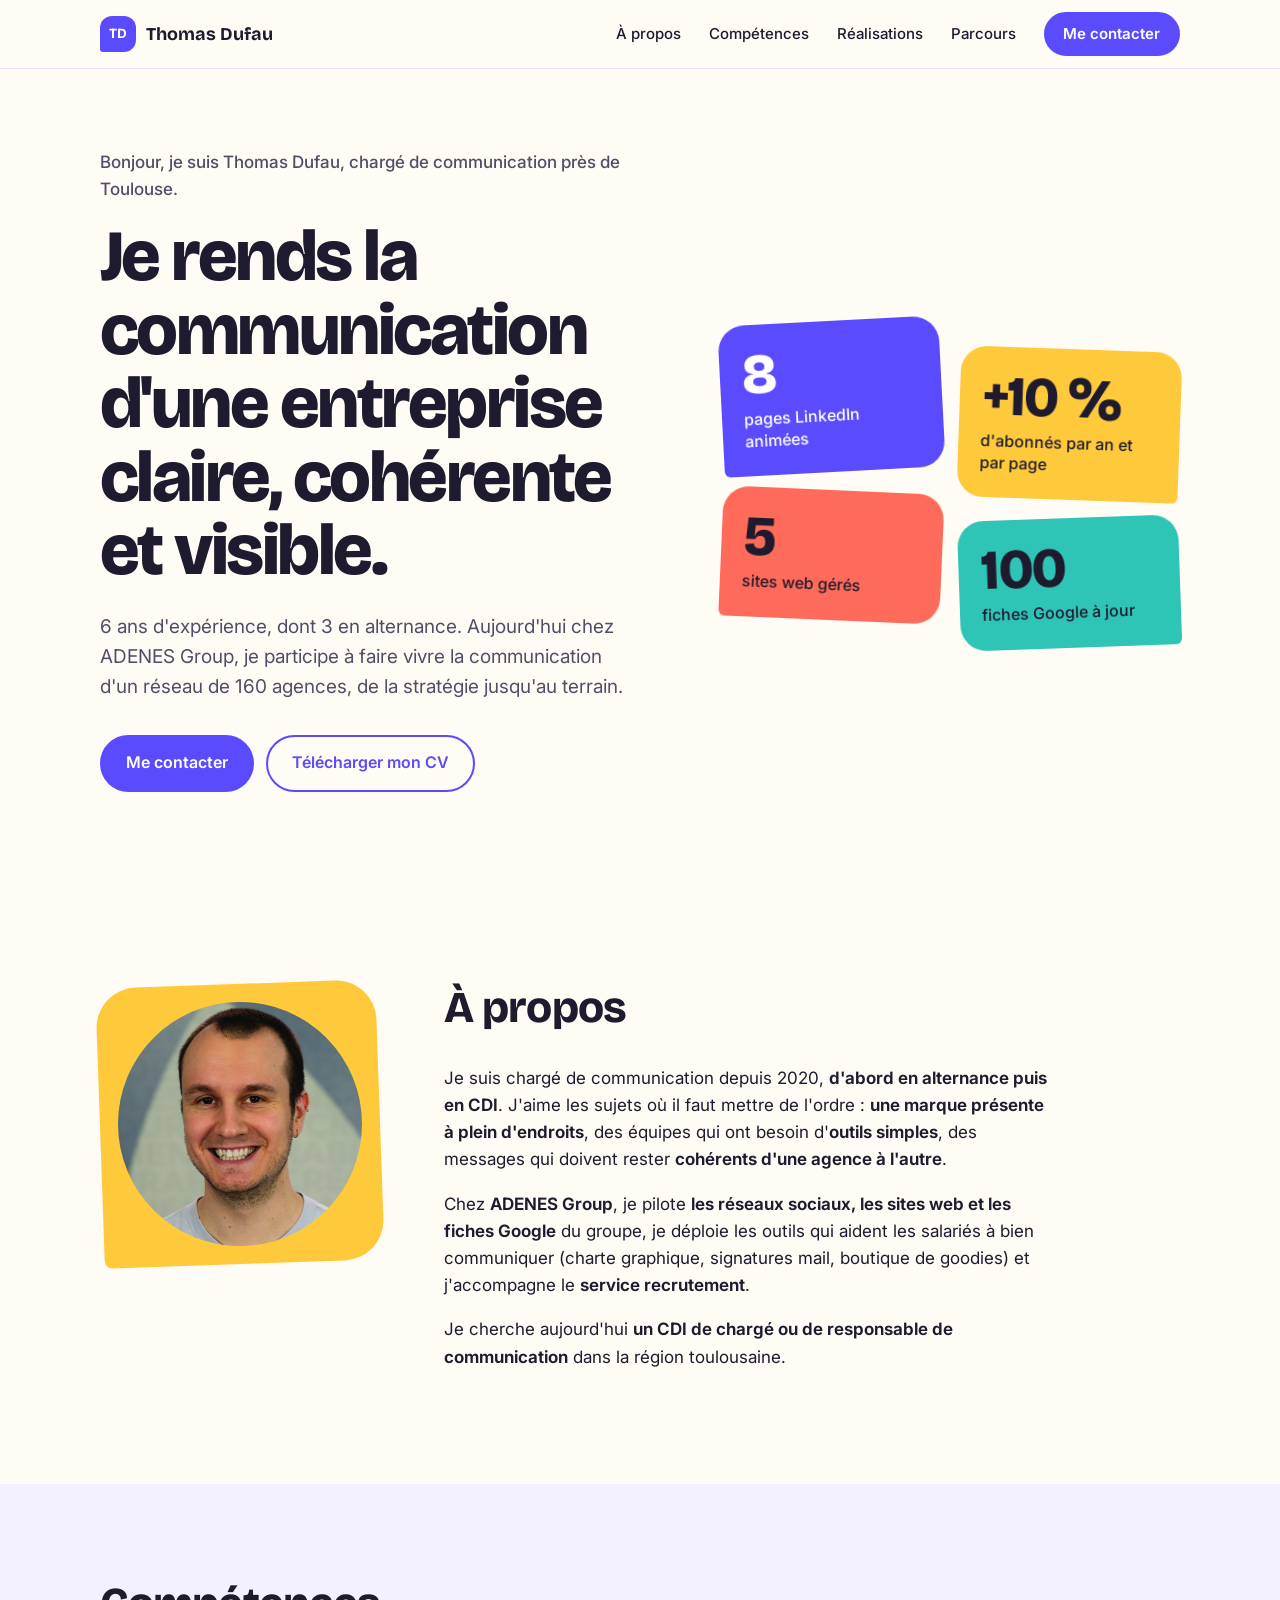
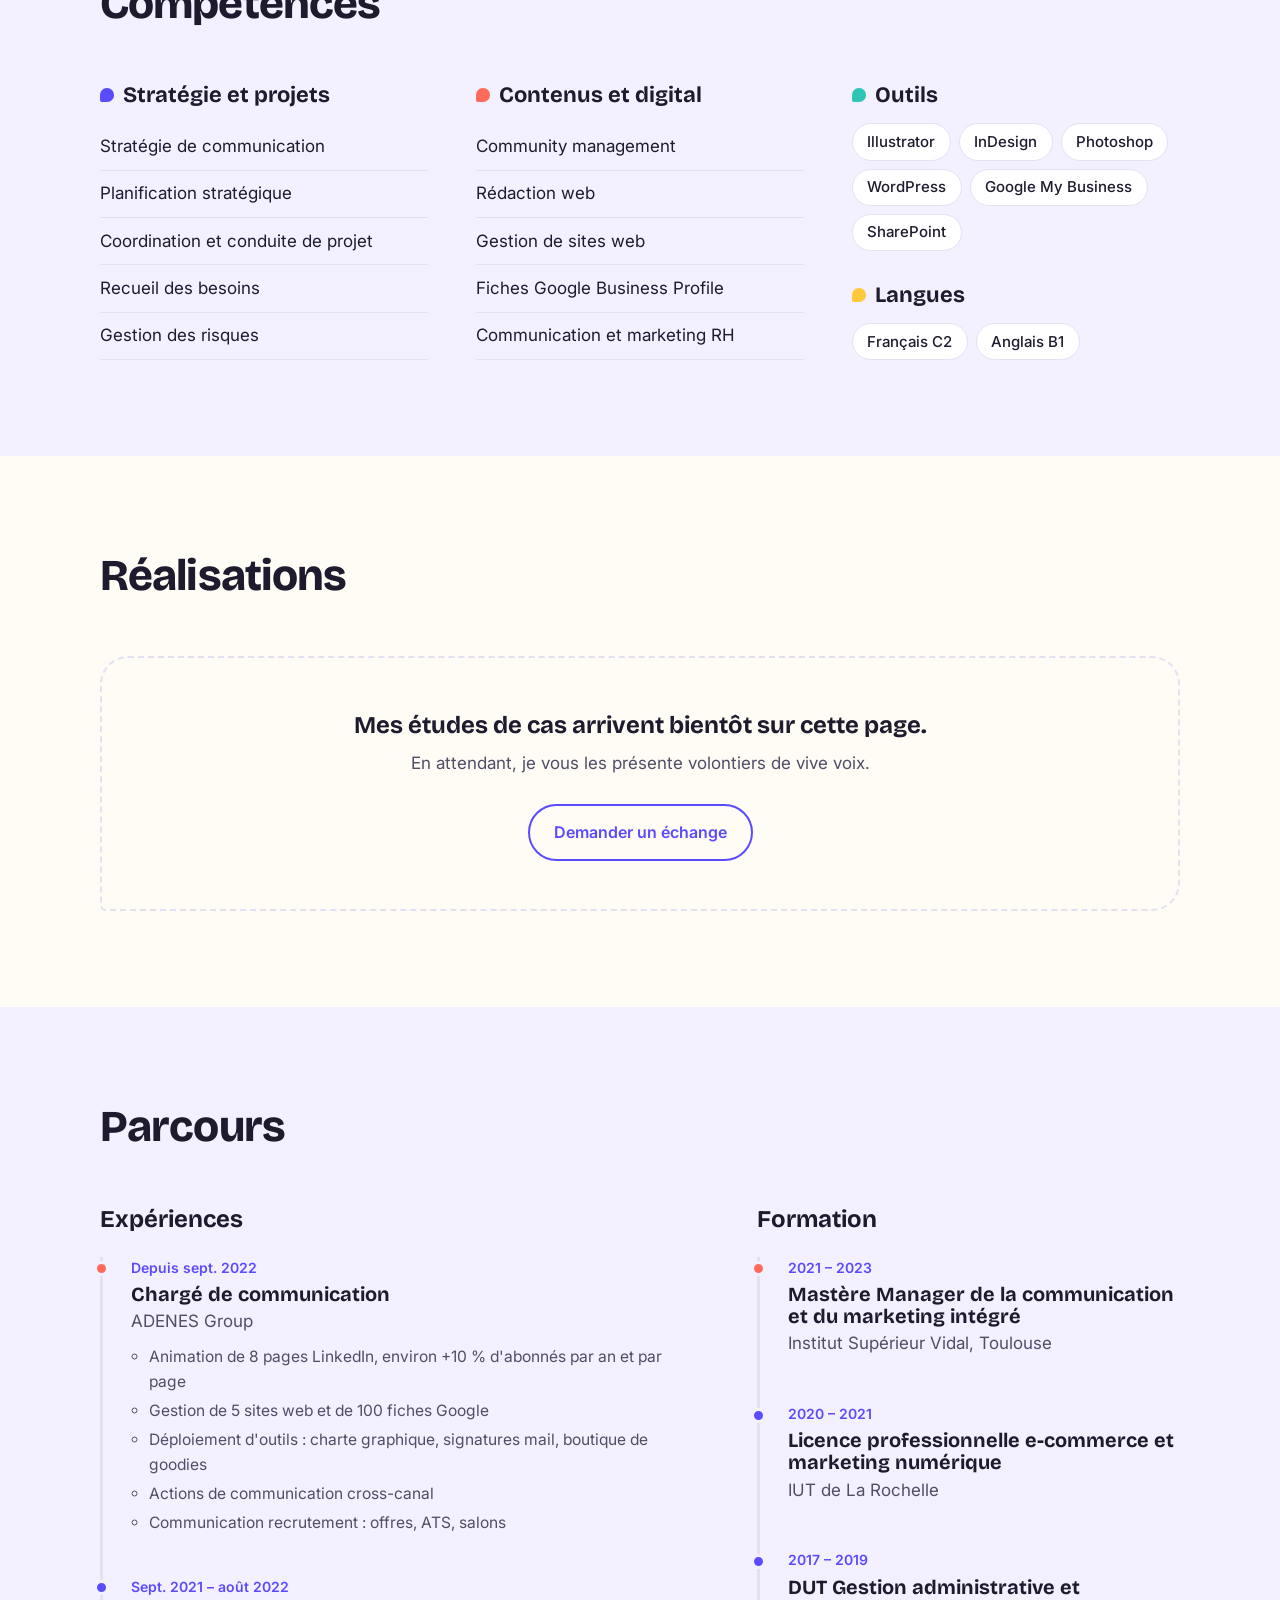
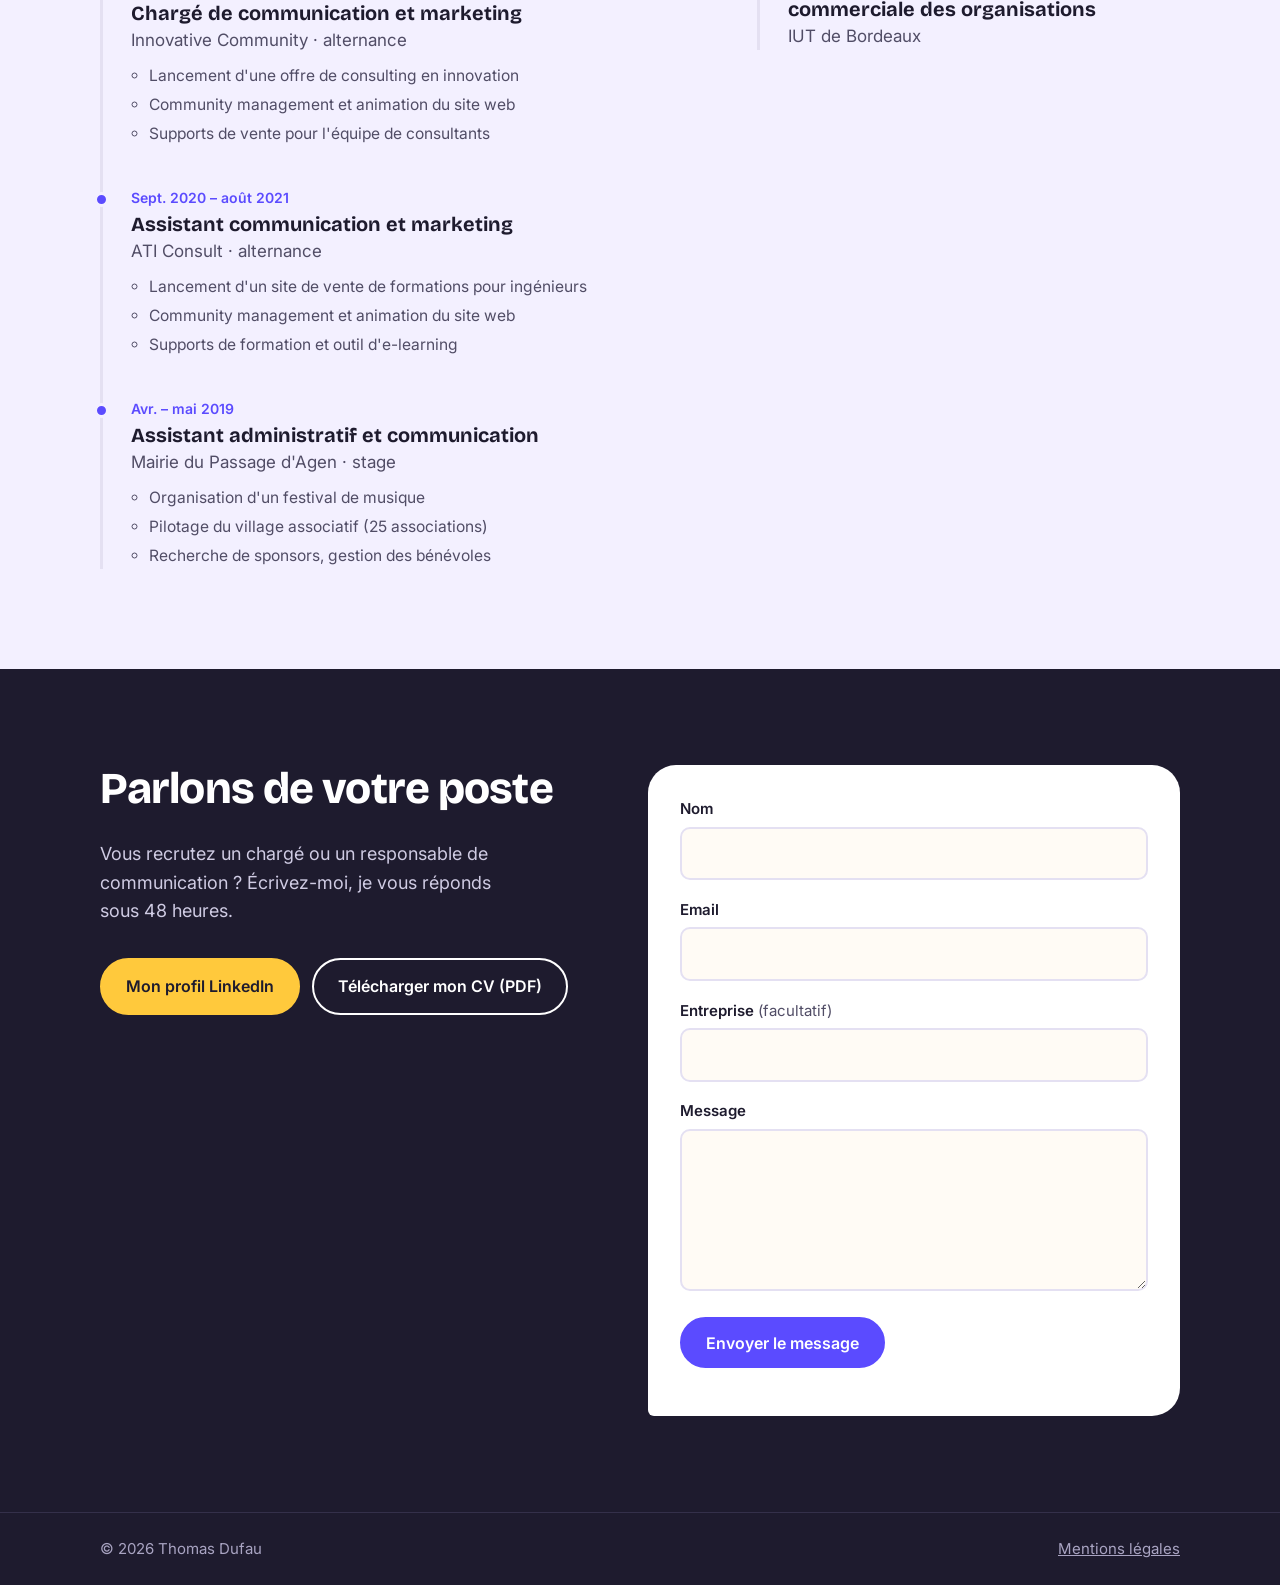
==== index.html @ 0aae5c19 "Formulaire : passage de FormSubmit (hors service) à Web3Forms Co-Authored-By: Claude Opus 5.5 <norep" ====
<!DOCTYPE html>
<html lang="fr">
<head>
  <meta charset="UTF-8">
  <meta name="viewport" content="width=device-width, initial-scale=1.0">
  <title>Thomas Dufau · Chargé de communication à Toulouse</title>
  <meta name="description" content="Chargé de communication avec 6 ans d'expérience : réseaux sociaux, sites web, outils et stratégie de communication pour des réseaux multi-sites. Basé à Tournefeuille, près de Toulouse.">

  <!-- Aperçu lors d'un partage (LinkedIn, etc.) -->
  <meta property="og:title" content="Thomas Dufau · Chargé de communication">
  <meta property="og:description" content="Je rends la communication d'une entreprise claire, cohérente et visible, de la stratégie jusqu'au terrain.">
  <meta property="og:type" content="website">
  <meta property="og:url" content="https://thomasdufau.fr/">

  <link rel="preconnect" href="https://fonts.googleapis.com">
  <link rel="preconnect" href="https://fonts.gstatic.com" crossorigin>
  <link href="https://fonts.googleapis.com/css2?family=Bricolage+Grotesque:opsz,wght@12..96,400..800&family=Inter:wght@400;500;600&display=swap" rel="stylesheet">
  <link rel="stylesheet" href="style.css">
</head>
<body>

  <a class="skip-link" href="#contenu">Aller au contenu</a>

  <!-- ===== EN-TÊTE ===== -->
  <header class="site-header">
    <div class="wrap header-inner">
      <a class="logo" href="#accueil" aria-label="Thomas Dufau, retour en haut">
        <span class="logo-mark" aria-hidden="true">TD</span>
        <span class="logo-name">Thomas Dufau</span>
      </a>

      <button class="nav-toggle" aria-expanded="false" aria-controls="menu">
        <span class="nav-toggle-bar" aria-hidden="true"></span>
        <span class="visually-hidden">Ouvrir le menu</span>
      </button>

      <nav id="menu" class="nav" aria-label="Menu principal">
        <a href="#a-propos">À propos</a>
        <a href="#competences">Compétences</a>
        <a href="#realisations">Réalisations</a>
        <a href="#parcours">Parcours</a>
        <a class="btn btn-small" href="#contact">Me contacter</a>
      </nav>
    </div>
  </header>

  <main id="contenu">

    <!-- ===== ACCUEIL ===== -->
    <section id="accueil" class="hero">
      <div class="wrap hero-inner">
        <div class="hero-text">
          <p class="hero-intro">Bonjour, je suis Thomas Dufau, chargé de communication près de Toulouse.</p>
          <h1>Je rends la communication d'une entreprise claire, cohérente et visible.</h1>
          <p class="hero-sub">6 ans d'expérience, dont 3 en alternance. Aujourd'hui chez ADENES Group, je participe à faire vivre la communication d'un réseau de 160 agences, de la stratégie jusqu'au terrain.</p>
          <div class="hero-actions">
            <a class="btn" href="#contact">Me contacter</a>
            <a class="btn btn-ghost" href="cv/CV_Thomas_Dufau.pdf" download>Télécharger mon CV</a>
          </div>
        </div>

        <ul class="bubbles" aria-label="Quelques chiffres">
          <li class="bubble bubble-violet"><strong>8</strong> pages LinkedIn animées</li>
          <li class="bubble bubble-sun"><strong>+10 %</strong> d'abonnés par an et par page</li>
          <li class="bubble bubble-coral"><strong>5</strong> sites web gérés</li>
          <li class="bubble bubble-teal"><strong>100</strong> fiches Google à jour</li>
        </ul>
      </div>
    </section>

    <!-- ===== À PROPOS ===== -->
    <section id="a-propos" class="section">
      <div class="wrap about">
        <div class="about-photo">
          <img src="images/thomas-dufau.jpg" alt="Portrait de Thomas Dufau" width="480" height="480">
        </div>
        <div class="about-text">
          <h2>À propos</h2>
          <p>Je suis chargé de communication depuis 2020, <strong>d'abord en alternance puis en CDI</strong>. J'aime les sujets où il faut mettre de l'ordre : <strong>une marque présente à plein d'endroits</strong>, des équipes qui ont besoin d'<strong>outils simples</strong>, des messages qui doivent rester <strong>cohérents d'une agence à l'autre</strong>.</p>
          <p>Chez <strong>ADENES Group</strong>, je pilote <strong>les réseaux sociaux, les sites web et les fiches Google</strong> du groupe, je déploie les outils qui aident les salariés à bien communiquer (charte graphique, signatures mail, boutique de goodies) et j'accompagne le <strong>service recrutement</strong>.</p>
          <p>Je cherche aujourd'hui <strong>un CDI de chargé ou de responsable de communication</strong> dans la région toulousaine.</p>
        </div>
      </div>
    </section>

    <!-- ===== COMPÉTENCES ===== -->
    <section id="competences" class="section section-tint">
      <div class="wrap">
        <h2>Compétences</h2>
        <div class="skills">
          <div class="skill-group">
            <h3><span class="dot dot-violet" aria-hidden="true"></span>Stratégie et projets</h3>
            <ul>
              <li>Stratégie de communication</li>
              <li>Planification stratégique</li>
              <li>Coordination et conduite de projet</li>
              <li>Recueil des besoins</li>
              <li>Gestion des risques</li>
            </ul>
          </div>
          <div class="skill-group">
            <h3><span class="dot dot-coral" aria-hidden="true"></span>Contenus et digital</h3>
            <ul>
              <li>Community management</li>
              <li>Rédaction web</li>
              <li>Gestion de sites web</li>
              <li>Fiches Google Business Profile</li>
              <li>Communication et marketing RH</li>
            </ul>
          </div>
          <div class="skill-group">
            <h3><span class="dot dot-teal" aria-hidden="true"></span>Outils</h3>
            <ul class="tags">
              <li>Illustrator</li>
              <li>InDesign</li>
              <li>Photoshop</li>
              <li>WordPress</li>
              <li>Google My Business</li>
              <li>SharePoint</li>
            </ul>
            <h3><span class="dot dot-sun" aria-hidden="true"></span>Langues</h3>
            <ul class="tags">
              <li>Français C2</li>
              <li>Anglais B1</li>
            </ul>
          </div>
        </div>
      </div>
    </section>

    <!-- ===== RÉALISATIONS ===== -->
    <section id="realisations" class="section">
      <div class="wrap">
        <h2>Réalisations</h2>
        <div class="empty-state">
          <p>Mes études de cas arrivent bientôt sur cette page.</p>
          <p>En attendant, je vous les présente volontiers de vive voix.</p>
          <a class="btn btn-ghost" href="#contact">Demander un échange</a>
        </div>
      </div>
    </section>

    <!-- ===== PARCOURS ===== -->
    <section id="parcours" class="section section-tint">
      <div class="wrap">
        <h2>Parcours</h2>

        <div class="timeline-grid">
          <div>
            <h3 class="timeline-title">Expériences</h3>
            <ol class="timeline">
              <li>
                <p class="timeline-date">Depuis sept. 2022</p>
                <h4>Chargé de communication</h4>
                <p class="timeline-org">ADENES Group</p>
                <ul>
                  <li>Animation de 8 pages LinkedIn, environ +10 % d'abonnés par an et par page</li>
                  <li>Gestion de 5 sites web et de 100 fiches Google</li>
                  <li>Déploiement d'outils : charte graphique, signatures mail, boutique de goodies</li>
                  <li>Actions de communication cross-canal</li>
                  <li>Communication recrutement : offres, ATS, salons</li>
                </ul>
              </li>
              <li>
                <p class="timeline-date">Sept. 2021 – août 2022</p>
                <h4>Chargé de communication et marketing</h4>
                <p class="timeline-org">Innovative Community · alternance</p>
                <ul>
                  <li>Lancement d'une offre de consulting en innovation</li>
                  <li>Community management et animation du site web</li>
                  <li>Supports de vente pour l'équipe de consultants</li>
                </ul>
              </li>
              <li>
                <p class="timeline-date">Sept. 2020 – août 2021</p>
                <h4>Assistant communication et marketing</h4>
                <p class="timeline-org">ATI Consult · alternance</p>
                <ul>
                  <li>Lancement d'un site de vente de formations pour ingénieurs</li>
                  <li>Community management et animation du site web</li>
                  <li>Supports de formation et outil d'e-learning</li>
                </ul>
              </li>
              <li>
                <p class="timeline-date">Avr. – mai 2019</p>
                <h4>Assistant administratif et communication</h4>
                <p class="timeline-org">Mairie du Passage d'Agen · stage</p>
                <ul>
                  <li>Organisation d'un festival de musique</li>
                  <li>Pilotage du village associatif (25 associations)</li>
                  <li>Recherche de sponsors, gestion des bénévoles</li>
                </ul>
              </li>
            </ol>
          </div>

          <div>
            <h3 class="timeline-title">Formation</h3>
            <ol class="timeline">
              <li>
                <p class="timeline-date">2021 – 2023</p>
                <h4>Mastère Manager de la communication et du marketing intégré</h4>
                <p class="timeline-org">Institut Supérieur Vidal, Toulouse</p>
              </li>
              <li>
                <p class="timeline-date">2020 – 2021</p>
                <h4>Licence professionnelle e-commerce et marketing numérique</h4>
                <p class="timeline-org">IUT de La Rochelle</p>
              </li>
              <li>
                <p class="timeline-date">2017 – 2019</p>
                <h4>DUT Gestion administrative et commerciale des organisations</h4>
                <p class="timeline-org">IUT de Bordeaux</p>
              </li>
            </ol>
          </div>
        </div>
      </div>
    </section>

    <!-- ===== CONTACT ===== -->
    <section id="contact" class="section contact">
      <div class="wrap contact-inner">
        <div class="contact-text">
          <h2>Parlons de votre poste</h2>
          <p>Vous recrutez un chargé ou un responsable de communication ? Écrivez-moi, je vous réponds sous 48 heures.</p>
          <div class="contact-links">
            <a class="btn btn-sun" href="https://fr.linkedin.com/in/thomasdufau" target="_blank" rel="noopener">Mon profil LinkedIn</a>
            <a class="btn btn-ghost-light" href="cv/CV_Thomas_Dufau.pdf" download>Télécharger mon CV (PDF)</a>
          </div>
        </div>

        <!-- Les messages sont envoyés par Web3Forms sur la boîte mail de Thomas -->
        <form class="contact-form" action="https://api.web3forms.com/submit" method="POST">
          <!-- Clé d'accès Web3Forms (reçue par email, elle peut être publique) -->
          <input type="hidden" name="access_key" value="CLE_WEB3FORMS">
          <input type="hidden" name="subject" value="Nouveau message depuis thomasdufau.fr">
          <input type="hidden" name="from_name" value="Portfolio thomasdufau.fr">
          <!-- Piège à robots : un humain ne coche jamais cette case invisible -->
          <input type="checkbox" name="botcheck" class="visually-hidden" tabindex="-1" autocomplete="off" aria-hidden="true">
          <div class="field">
            <label for="nom">Nom</label>
            <input id="nom" name="nom" type="text" autocomplete="name" required>
          </div>
          <div class="field">
            <label for="email">Email</label>
            <input id="email" name="email" type="email" autocomplete="email" required>
          </div>
          <div class="field">
            <label for="entreprise">Entreprise <span class="optional">(facultatif)</span></label>
            <input id="entreprise" name="entreprise" type="text" autocomplete="organization">
          </div>
          <div class="field">
            <label for="message">Message</label>
            <textarea id="message" name="message" rows="5" required></textarea>
          </div>
          <button class="btn" type="submit">Envoyer le message</button>
          <p class="form-status" role="status" aria-live="polite"></p>
        </form>
      </div>
    </section>

  </main>

  <!-- ===== PIED DE PAGE ===== -->
  <footer class="site-footer">
    <div class="wrap footer-inner">
      <p>© 2026 Thomas Dufau</p>
      <a href="mentions-legales.html">Mentions légales</a>
    </div>
  </footer>

  <script src="script.js"></script>
</body>
</html>
---- style.css ----
/* =========================================
   1. Variables : couleurs, polices, tailles
   ========================================= */
:root {
  --fond: #FFFBF5;
  --fond-teinte: #F3F0FF;
  --encre: #1E1B2E;
  --encre-douce: #514D66;
  --violet: #5B4BFF;
  --violet-fonce: #4535E0;
  --corail: #FF6B5B;
  --soleil: #FFC93C;
  --turquoise: #2EC4B6;
  --trait: #E4E0F2;

  --police-titre: "Bricolage Grotesque", "Avenir Next", system-ui, sans-serif;
  --police-texte: "Inter", system-ui, -apple-system, sans-serif;

  --largeur: 1120px;
  --rayon: 14px;
}

/* =========================================
   2. Bases
   ========================================= */
*, *::before, *::after { box-sizing: border-box; }

html { scroll-behavior: smooth; scroll-padding-top: 5rem; }

body {
  margin: 0;
  background: var(--fond);
  color: var(--encre);
  font-family: var(--police-texte);
  font-size: 1.0625rem;
  line-height: 1.6;
  -webkit-font-smoothing: antialiased;
}

h1, h2, h3, h4 {
  font-family: var(--police-titre);
  line-height: 1.1;
  margin: 0 0 0.5em;
}

h2 {
  font-size: clamp(2rem, 4vw, 2.75rem);
  font-weight: 750;
  letter-spacing: -0.02em;
  margin-bottom: 1.25em;
}

p { margin: 0 0 1em; }

a { color: var(--violet); }

img { max-width: 100%; display: block; }

:focus-visible {
  outline: 3px solid var(--violet);
  outline-offset: 3px;
  border-radius: 4px;
}

.wrap {
  width: 100%;
  max-width: var(--largeur);
  margin: 0 auto;
  padding: 0 1.25rem;
}

.visually-hidden {
  position: absolute;
  width: 1px; height: 1px;
  overflow: hidden;
  clip: rect(0 0 0 0);
  white-space: nowrap;
}

.skip-link {
  position: absolute;
  left: 1rem; top: -3rem;
  background: var(--encre);
  color: #fff;
  padding: 0.5rem 1rem;
  border-radius: 8px;
  z-index: 100;
}
.skip-link:focus { top: 1rem; }

/* =========================================
   3. Boutons
   ========================================= */
.btn {
  display: inline-block;
  background: var(--violet);
  color: #fff;
  font-family: var(--police-texte);
  font-weight: 600;
  font-size: 1rem;
  text-decoration: none;
  padding: 0.85rem 1.5rem;
  border: 2px solid var(--violet);
  border-radius: 999px;
  cursor: pointer;
  transition: background 0.2s, color 0.2s;
}
.btn:hover { background: var(--violet-fonce); border-color: var(--violet-fonce); }

.btn-ghost { background: transparent; color: var(--violet); }
.btn-ghost:hover { background: var(--violet); color: #fff; }

.btn-small { padding: 0.5rem 1.1rem; font-size: 0.9375rem; }

/* =========================================
   4. En-tête et menu
   ========================================= */
.site-header {
  position: sticky;
  top: 0;
  z-index: 50;
  background: rgba(255, 251, 245, 0.92);
  backdrop-filter: blur(8px);
  border-bottom: 1px solid var(--trait);
}

.header-inner {
  display: flex;
  align-items: center;
  justify-content: space-between;
  height: 4.25rem;
}

.logo {
  display: flex;
  align-items: center;
  gap: 0.6rem;
  text-decoration: none;
  color: var(--encre);
  font-family: var(--police-titre);
  font-weight: 700;
  font-size: 1.125rem;
}

.logo-mark {
  display: grid;
  place-items: center;
  width: 2.25rem; height: 2.25rem;
  background: var(--violet);
  color: #fff;
  font-size: 0.875rem;
  border-radius: 12px 12px 12px 3px; /* forme de bulle */
}

.nav { display: flex; align-items: center; gap: 1.75rem; }
.nav a:not(.btn) {
  color: var(--encre);
  text-decoration: none;
  font-weight: 500;
  font-size: 0.9375rem;
}
.nav a:not(.btn):hover { color: var(--violet); }

.nav-toggle { display: none; }

/* =========================================
   5. Accueil (hero)
   ========================================= */
.hero { padding: 5rem 0 6rem; overflow: hidden; }

.hero-inner {
  display: grid;
  grid-template-columns: 1.25fr 1fr;
  gap: 3rem;
  align-items: center;
}

.hero-intro {
  font-weight: 500;
  color: var(--encre-douce);
}

.hero h1 {
  font-size: clamp(2.6rem, 6vw, 4.5rem);
  font-weight: 800;
  letter-spacing: -0.035em;
  line-height: 1.02;
  margin-bottom: 1.5rem;
  max-width: 14ch;
}

.hero-sub {
  font-size: 1.1875rem;
  color: var(--encre-douce);
  max-width: 34rem;
  margin-bottom: 2rem;
}

.hero-actions { display: flex; flex-wrap: wrap; gap: 0.75rem; }

/* Les bulles de chiffres : l'élément marquant du site */
.bubbles {
  list-style: none;
  margin: 0;
  padding: 0;
  display: grid;
  grid-template-columns: 1fr 1fr;
  gap: 1.1rem;
}

/* Chaque bulle a 3 mouvements indépendants :
   - scale : l'apparition au chargement (pop)
   - translate : le flottement léger quand la page est immobile (float)
   - rotate : l'angle de base + la rotation pilotée par le scroll (script.js) */
.bubble {
  --angle: 0deg;    /* inclinaison de départ */
  --decalage: 0rem; /* décalage vertical de départ */
  --sens: 1;        /* sens de rotation au scroll : 1 ou -1 */
  position: relative;
  padding: 1.4rem 1.4rem 1.5rem;
  font-weight: 500;
  font-size: 1rem;
  line-height: 1.35;
  border-radius: 26px 26px 26px 6px;
  translate: 0 var(--decalage);
  rotate: calc(var(--angle) + var(--scroll-rotation, 0deg) * var(--sens));
  animation:
    pop 0.55s cubic-bezier(.2, 1.4, .4, 1) both,
    float 5s ease-in-out infinite alternate;
}

.bubble strong {
  display: block;
  font-family: var(--police-titre);
  font-size: clamp(2.5rem, 5vw, 3.5rem);
  font-weight: 800;
  line-height: 1;
  letter-spacing: -0.03em;
  margin-bottom: 0.35rem;
}

/* Le 2e délai concerne le flottement : décalé pour que les bulles ne bougent pas en même temps */
.bubble-violet { background: var(--violet); color: #fff; --angle: -3deg; animation-delay: 0.15s, 0s; }
.bubble-sun    { background: var(--soleil); color: var(--encre); --angle: 2deg; --decalage: 1.75rem; --sens: -1; border-radius: 26px 26px 6px 26px; animation-delay: 0.3s, -1.8s; }
.bubble-coral  { background: var(--corail); color: var(--encre); --angle: 2.5deg; --sens: -1; animation-delay: 0.45s, -3.1s; }
.bubble-teal   { background: var(--turquoise); color: var(--encre); --angle: -2deg; --decalage: 1.75rem; border-radius: 26px 26px 6px 26px; animation-delay: 0.6s, -4.2s; }

@keyframes pop {
  from { opacity: 0; scale: 0.6; }
  to   { opacity: 1; scale: 1; }
}

@keyframes float {
  from { translate: 0 var(--decalage); }
  to   { translate: 0 calc(var(--decalage) - 10px); }
}

/* =========================================
   6. Sections
   ========================================= */
.section { padding: 6rem 0; }
.section-tint { background: var(--fond-teinte); }

/* À propos */
.about {
  display: grid;
  grid-template-columns: 280px 1fr;
  gap: 4rem;
  align-items: start;
}

.about-photo {
  aspect-ratio: 1;
  padding: 18px;
  background: var(--soleil);
  border-radius: 40px 40px 40px 8px; /* forme de bulle, comme dans l'accueil */
  transform: rotate(-2deg);
}
.about-photo img {
  width: 100%;
  height: 100%;
  object-fit: cover;
  border-radius: 50%;
  transform: rotate(2deg);
}

.about-text { max-width: 38rem; }
.about-text h2 { margin-bottom: 0.75em; }
.about-text strong { font-weight: 650; }

/* Compétences */
.skills {
  display: grid;
  grid-template-columns: repeat(3, 1fr);
  gap: 3rem;
}

.skill-group h3 {
  display: flex;
  align-items: center;
  gap: 0.6rem;
  font-size: 1.375rem;
  font-weight: 700;
  margin-bottom: 1rem;
}
.skill-group h3:not(:first-child) { margin-top: 2rem; }

.skill-group ul { list-style: none; margin: 0; padding: 0; }
.skill-group ul:not(.tags) li {
  padding: 0.6rem 0;
  border-bottom: 1px solid var(--trait);
}

.dot {
  width: 0.85rem; height: 0.85rem;
  border-radius: 50% 50% 50% 2px;
  flex-shrink: 0;
}
.dot-violet { background: var(--violet); }
.dot-coral  { background: var(--corail); }
.dot-teal   { background: var(--turquoise); }
.dot-sun    { background: var(--soleil); }

.tags { display: flex; flex-wrap: wrap; gap: 0.5rem; }
.tags li {
  background: #fff;
  border: 1px solid var(--trait);
  padding: 0.35rem 0.9rem;
  border-radius: 999px;
  font-weight: 500;
  font-size: 0.9375rem;
}

/* Réalisations (en attente) */
.empty-state {
  border: 2px dashed var(--trait);
  border-radius: 28px 28px 28px 6px;
  padding: 3rem 2rem;
  text-align: center;
}
.empty-state p { color: var(--encre-douce); margin-bottom: 0.4rem; }
.empty-state p:first-child { font-family: var(--police-titre); font-size: 1.5rem; font-weight: 700; color: var(--encre); }
.empty-state .btn { margin-top: 1.25rem; }

/* Parcours */
.timeline-grid {
  display: grid;
  grid-template-columns: 1.4fr 1fr;
  gap: 4rem;
}

.timeline-title {
  font-size: 1.5rem;
  font-weight: 700;
  margin-bottom: 1.5rem;
}

.timeline {
  list-style: none;
  margin: 0;
  padding: 0 0 0 1.75rem;
  border-left: 3px solid var(--trait);
}

.timeline > li { position: relative; padding-bottom: 2.25rem; }
.timeline > li:last-child { padding-bottom: 0; }

.timeline > li::before {
  content: "";
  position: absolute;
  left: calc(-1.75rem - 9px);
  top: 0.3rem;
  width: 15px; height: 15px;
  background: var(--violet);
  border: 3px solid var(--fond-teinte);
  border-radius: 50%;
}
.timeline > li:first-child::before { background: var(--corail); }

.timeline-date {
  font-size: 0.875rem;
  font-weight: 600;
  color: var(--violet);
  margin-bottom: 0.25rem;
}

.timeline h4 { font-size: 1.25rem; font-weight: 700; margin-bottom: 0.2rem; }

.timeline-org { color: var(--encre-douce); margin-bottom: 0.6rem; }

.timeline ul { margin: 0; padding-left: 1.1rem; color: var(--encre-douce); font-size: 0.975rem; }
.timeline ul li { margin-bottom: 0.25rem; }

/* Contact */
.contact { background: var(--encre); color: #fff; }

.contact-inner {
  display: grid;
  grid-template-columns: 1fr 1.1fr;
  gap: 4rem;
  align-items: start;
}

.contact h2 { color: #fff; margin-bottom: 0.6em; }
.contact-text p { color: #CFCBE3; font-size: 1.125rem; max-width: 26rem; }

.contact-links { display: flex; flex-wrap: wrap; gap: 0.75rem; margin-top: 2rem; }

/* Boutons adaptés au fond sombre de la section contact */
.btn-sun { background: var(--soleil); border-color: var(--soleil); color: var(--encre); }
.btn-sun:hover { background: #FFD966; border-color: #FFD966; }
.btn-ghost-light { background: transparent; border-color: #fff; color: #fff; }
.btn-ghost-light:hover { background: #fff; color: var(--encre); }

.contact-form {
  background: #fff;
  color: var(--encre);
  padding: 2rem;
  border-radius: 28px 28px 28px 6px;
}

.field { margin-bottom: 1.1rem; }
.field label { display: block; font-weight: 600; font-size: 0.9375rem; margin-bottom: 0.35rem; }
.optional { font-weight: 400; color: var(--encre-douce); }

.field input,
.field textarea {
  width: 100%;
  font: inherit;
  color: var(--encre);
  background: var(--fond);
  border: 2px solid var(--trait);
  border-radius: 10px;
  padding: 0.7rem 0.85rem;
}
.field input:focus,
.field textarea:focus { outline: none; border-color: var(--violet); }

.form-status { margin: 1rem 0 0; font-weight: 600; }
.form-status.ok { color: #13897E; }
.form-status.erreur { color: #D23B2B; }

/* Pied de page */
.site-footer { background: var(--encre); color: #A9A4C2; border-top: 1px solid #34304A; }
.footer-inner {
  display: flex;
  justify-content: space-between;
  align-items: center;
  padding-top: 1.5rem;
  padding-bottom: 1.5rem;
  font-size: 0.9375rem;
}
.footer-inner p { margin: 0; }
.footer-inner a { color: #A9A4C2; }

/* =========================================
   7. Mentions légales (page secondaire)
   ========================================= */
.legal { padding: 4rem 0 6rem; }
.legal .wrap { max-width: 46rem; }
.legal h1 { font-size: clamp(2.2rem, 5vw, 3rem); letter-spacing: -0.02em; margin-bottom: 1.5rem; }
.legal h2 { font-size: 1.5rem; margin: 2.5rem 0 0.6rem; }

/* =========================================
   8. Tablette et mobile
   ========================================= */
@media (max-width: 900px) {
  .hero { padding: 3rem 0 4.5rem; }
  .hero-inner { grid-template-columns: 1fr; gap: 3rem; }
  .bubbles { max-width: 30rem; }
  .about { grid-template-columns: 1fr; gap: 2rem; }
  .about-photo { width: 200px; padding: 14px; }
  .skills { grid-template-columns: 1fr 1fr; }
  .timeline-grid { grid-template-columns: 1fr; gap: 3rem; }
  .contact-inner { grid-template-columns: 1fr; gap: 2.5rem; }
}

@media (max-width: 760px) {
  .nav-toggle {
    display: grid;
    place-items: center;
    width: 2.75rem; height: 2.75rem;
    background: none;
    border: 0;
    cursor: pointer;
  }
  .nav-toggle-bar,
  .nav-toggle-bar::before,
  .nav-toggle-bar::after {
    display: block;
    width: 22px; height: 2px;
    background: var(--encre);
    border-radius: 2px;
    transition: transform 0.2s;
  }
  .nav-toggle-bar { position: relative; }
  .nav-toggle-bar::before,
  .nav-toggle-bar::after { content: ""; position: absolute; left: 0; }
  .nav-toggle-bar::before { top: -7px; }
  .nav-toggle-bar::after { top: 7px; }

  .nav-toggle[aria-expanded="true"] .nav-toggle-bar { background: transparent; }
  .nav-toggle[aria-expanded="true"] .nav-toggle-bar::before { transform: translateY(7px) rotate(45deg); }
  .nav-toggle[aria-expanded="true"] .nav-toggle-bar::after { transform: translateY(-7px) rotate(-45deg); }

  .nav {
    display: none;
    position: absolute;
    top: 4.25rem; left: 0; right: 0;
    flex-direction: column;
    align-items: flex-start;
    gap: 0;
    background: var(--fond);
    border-bottom: 1px solid var(--trait);
    padding: 0.5rem 1.25rem 1.25rem;
  }
  .nav.is-open { display: flex; }
  .nav a:not(.btn) { padding: 0.8rem 0; width: 100%; font-size: 1.0625rem; }
  .nav .btn { margin-top: 0.75rem; }

  .section { padding: 4.5rem 0; }
  .skills { grid-template-columns: 1fr; gap: 2.25rem; }
  .contact-form { padding: 1.5rem; }
  .footer-inner { flex-direction: column; gap: 0.5rem; }
}

@media (max-width: 420px) {
  .bubble { padding: 1.1rem 1rem 1.2rem; font-size: 0.9375rem; }
}

/* Respect des préférences « réduire les animations » */
@media (prefers-reduced-motion: reduce) {
  html { scroll-behavior: auto; }
  .bubble { animation: none; rotate: var(--angle); }
}
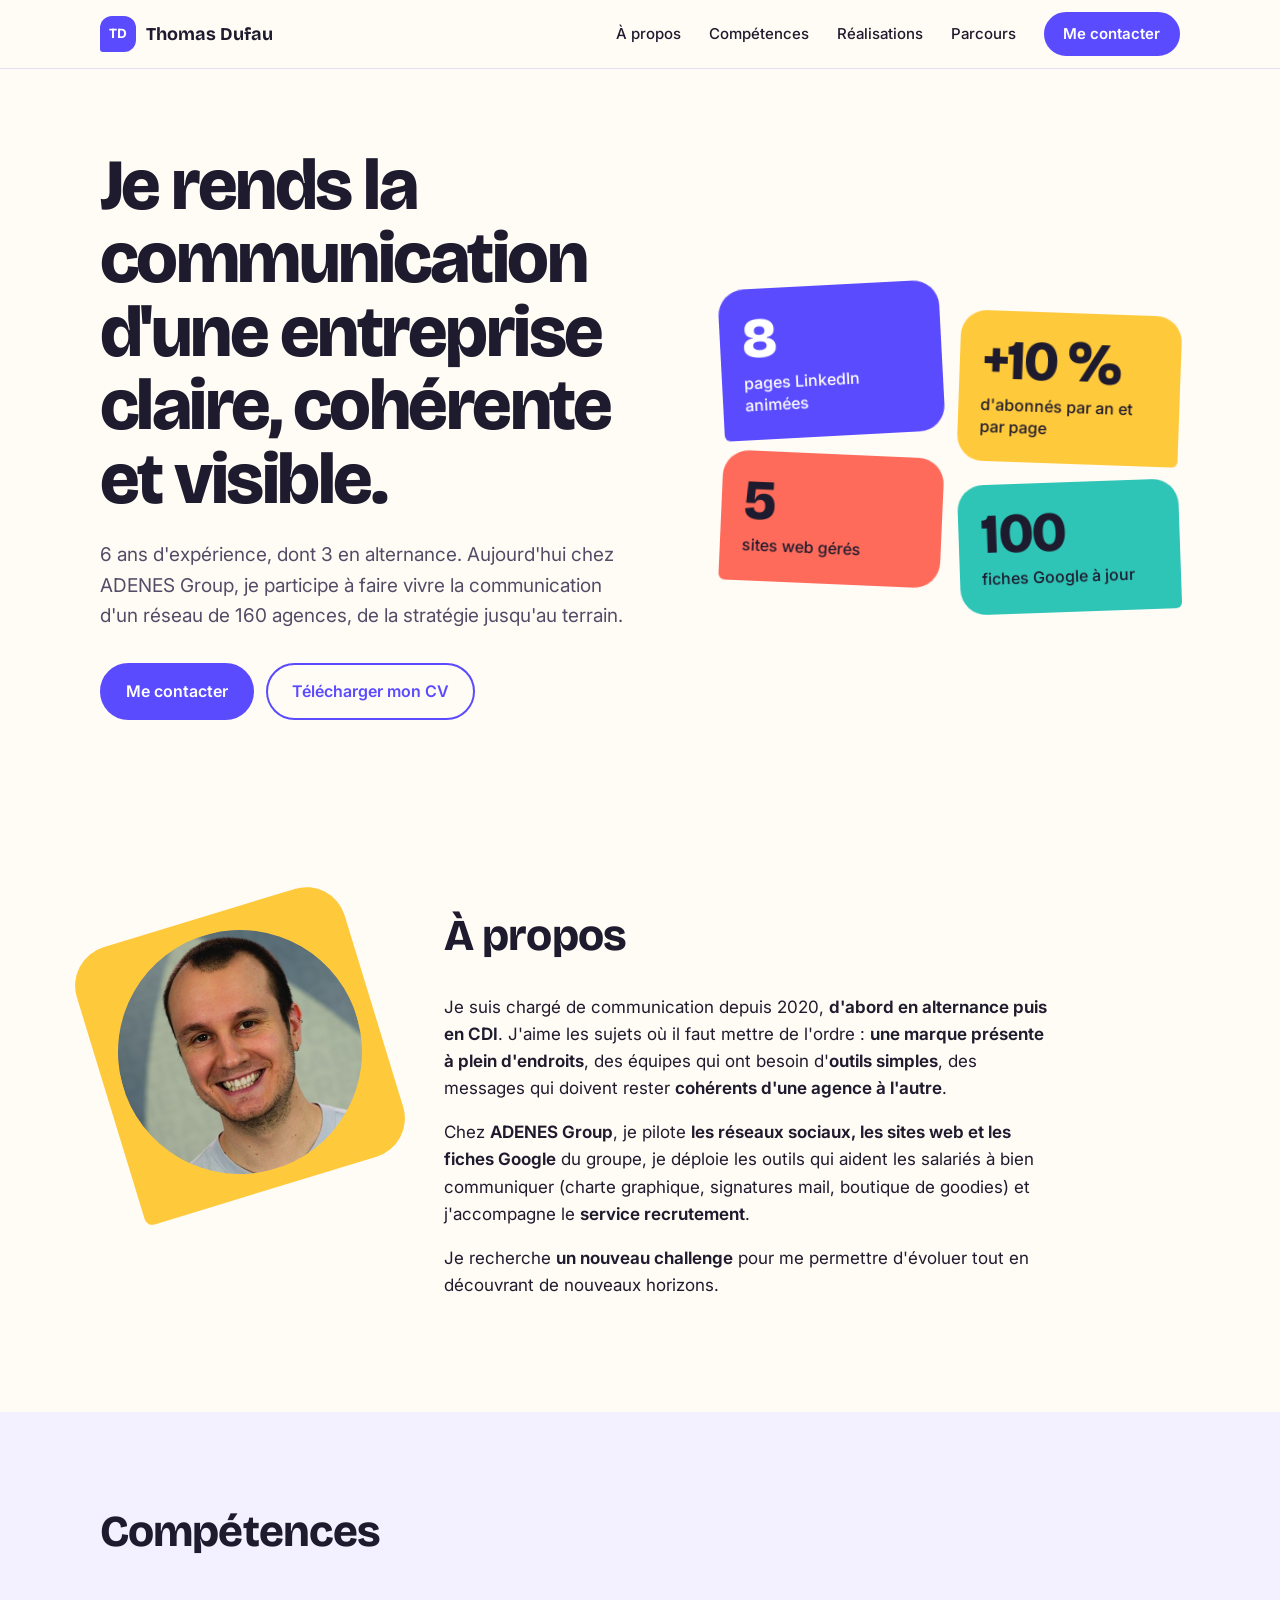
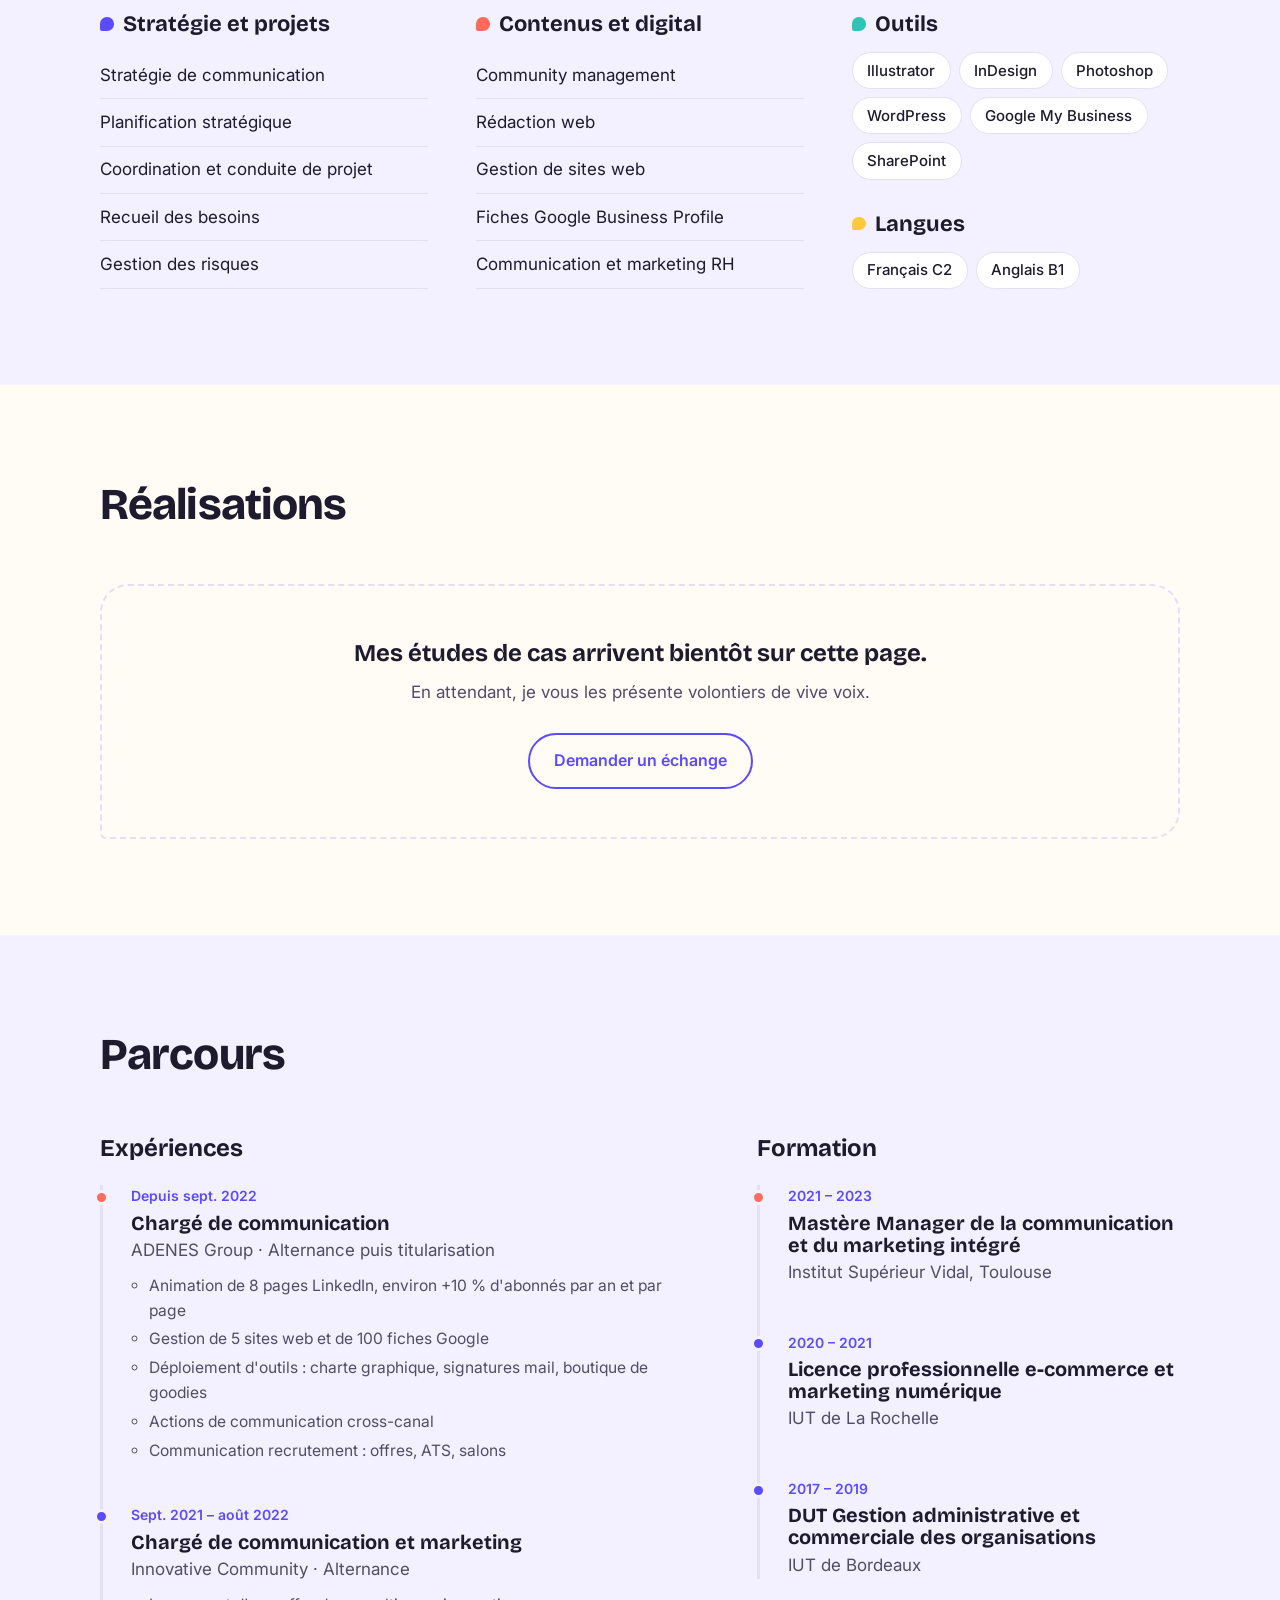
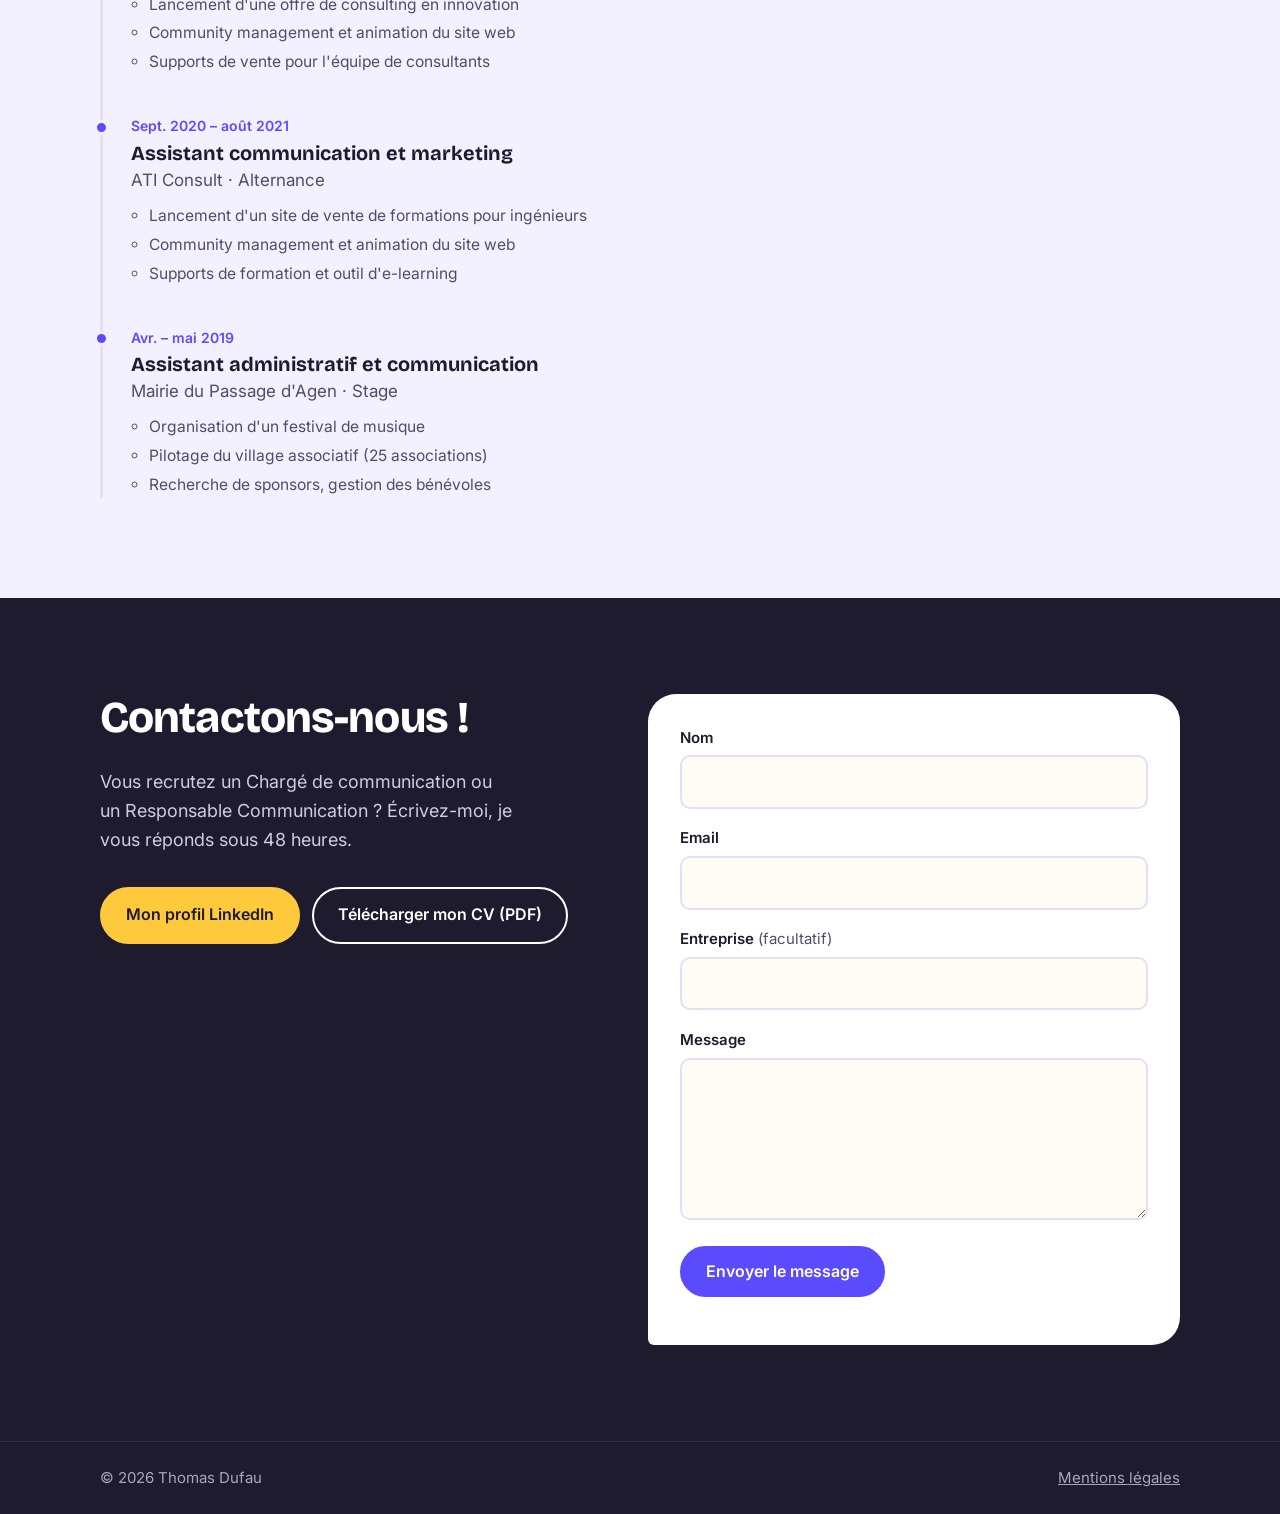
==== commit cbba633a: "Textes accueil, à propos et contact ; photo animée ; aperçu harmonisé - Suppression de la phrase d'i" ====
--- a/index.html
+++ b/index.html
@@ -11,6 +11,20 @@
   <meta property="og:description" content="Je rends la communication d'une entreprise claire, cohérente et visible, de la stratégie jusqu'au terrain.">
   <meta property="og:type" content="website">
   <meta property="og:url" content="https://thomasdufau.fr/">
+  <meta property="og:locale" content="fr_FR">
+  <meta property="og:site_name" content="Thomas Dufau">
+  <meta property="og:image" content="https://thomasdufau.fr/images/apercu-partage.png">
+  <meta property="og:image:width" content="1200">
+  <meta property="og:image:height" content="630">
+  <meta property="og:image:alt" content="Thomas Dufau, chargé de communication">
+  <meta name="twitter:card" content="summary_large_image">
+  <link rel="canonical" href="https://thomasdufau.fr/">
+
+  <!-- Icône d'onglet (favicon) -->
+  <link rel="icon" href="favicon.svg" type="image/svg+xml">
+  <link rel="icon" href="favicon-32.png" sizes="32x32" type="image/png">
+  <link rel="apple-touch-icon" href="apple-touch-icon.png">
+  <meta name="theme-color" content="#5B4BFF">
 
   <link rel="preconnect" href="https://fonts.googleapis.com">
   <link rel="preconnect" href="https://fonts.gstatic.com" crossorigin>
@@ -50,7 +64,6 @@
     <section id="accueil" class="hero">
       <div class="wrap hero-inner">
         <div class="hero-text">
-          <p class="hero-intro">Bonjour, je suis Thomas Dufau, chargé de communication près de Toulouse.</p>
           <h1>Je rends la communication d'une entreprise claire, cohérente et visible.</h1>
           <p class="hero-sub">6 ans d'expérience, dont 3 en alternance. Aujourd'hui chez ADENES Group, je participe à faire vivre la communication d'un réseau de 160 agences, de la stratégie jusqu'au terrain.</p>
           <div class="hero-actions">
@@ -78,7 +91,7 @@
           <h2>À propos</h2>
           <p>Je suis chargé de communication depuis 2020, <strong>d'abord en alternance puis en CDI</strong>. J'aime les sujets où il faut mettre de l'ordre : <strong>une marque présente à plein d'endroits</strong>, des équipes qui ont besoin d'<strong>outils simples</strong>, des messages qui doivent rester <strong>cohérents d'une agence à l'autre</strong>.</p>
           <p>Chez <strong>ADENES Group</strong>, je pilote <strong>les réseaux sociaux, les sites web et les fiches Google</strong> du groupe, je déploie les outils qui aident les salariés à bien communiquer (charte graphique, signatures mail, boutique de goodies) et j'accompagne le <strong>service recrutement</strong>.</p>
-          <p>Je cherche aujourd'hui <strong>un CDI de chargé ou de responsable de communication</strong> dans la région toulousaine.</p>
+          <p>Je recherche <strong>un nouveau challenge</strong> pour me permettre d'évoluer tout en découvrant de nouveaux horizons.</p>
         </div>
       </div>
     </section>
@@ -152,7 +165,7 @@
               <li>
                 <p class="timeline-date">Depuis sept. 2022</p>
                 <h4>Chargé de communication</h4>
-                <p class="timeline-org">ADENES Group</p>
+                <p class="timeline-org">ADENES Group · Alternance puis titularisation</p>
                 <ul>
                   <li>Animation de 8 pages LinkedIn, environ +10 % d'abonnés par an et par page</li>
                   <li>Gestion de 5 sites web et de 100 fiches Google</li>
@@ -164,7 +177,7 @@
               <li>
                 <p class="timeline-date">Sept. 2021 – août 2022</p>
                 <h4>Chargé de communication et marketing</h4>
-                <p class="timeline-org">Innovative Community · alternance</p>
+                <p class="timeline-org">Innovative Community · Alternance</p>
                 <ul>
                   <li>Lancement d'une offre de consulting en innovation</li>
                   <li>Community management et animation du site web</li>
@@ -174,7 +187,7 @@
               <li>
                 <p class="timeline-date">Sept. 2020 – août 2021</p>
                 <h4>Assistant communication et marketing</h4>
-                <p class="timeline-org">ATI Consult · alternance</p>
+                <p class="timeline-org">ATI Consult · Alternance</p>
                 <ul>
                   <li>Lancement d'un site de vente de formations pour ingénieurs</li>
                   <li>Community management et animation du site web</li>
@@ -184,7 +197,7 @@
               <li>
                 <p class="timeline-date">Avr. – mai 2019</p>
                 <h4>Assistant administratif et communication</h4>
-                <p class="timeline-org">Mairie du Passage d'Agen · stage</p>
+                <p class="timeline-org">Mairie du Passage d'Agen · Stage</p>
                 <ul>
                   <li>Organisation d'un festival de musique</li>
                   <li>Pilotage du village associatif (25 associations)</li>
@@ -222,8 +235,8 @@
     <section id="contact" class="section contact">
       <div class="wrap contact-inner">
         <div class="contact-text">
-          <h2>Parlons de votre poste</h2>
-          <p>Vous recrutez un chargé ou un responsable de communication ? Écrivez-moi, je vous réponds sous 48 heures.</p>
+          <h2>Contactons-nous !</h2>
+          <p>Vous recrutez un Chargé de communication ou un Responsable Communication ? Écrivez-moi, je vous réponds sous 48 heures.</p>
           <div class="contact-links">
             <a class="btn btn-sun" href="https://fr.linkedin.com/in/thomasdufau" target="_blank" rel="noopener">Mon profil LinkedIn</a>
             <a class="btn btn-ghost-light" href="cv/CV_Thomas_Dufau.pdf" download>Télécharger mon CV (PDF)</a>
--- a/style.css
+++ b/style.css
@@ -173,11 +173,6 @@
   grid-template-columns: 1.25fr 1fr;
   gap: 3rem;
   align-items: center;
-}
-
-.hero-intro {
-  font-weight: 500;
-  color: var(--encre-douce);
 }
 
 .hero h1 {
@@ -270,18 +265,22 @@
 }
 
 .about-photo {
+  /* Même animation que les bulles de l'accueil : flottement + rotation au scroll */
+  --angle: -2deg;
+  --decalage: 0rem;
   aspect-ratio: 1;
   padding: 18px;
   background: var(--soleil);
   border-radius: 40px 40px 40px 8px; /* forme de bulle, comme dans l'accueil */
-  transform: rotate(-2deg);
+  rotate: calc(var(--angle) + var(--scroll-rotation, 0deg));
+  animation: float 5s ease-in-out infinite alternate;
 }
 .about-photo img {
   width: 100%;
   height: 100%;
   object-fit: cover;
   border-radius: 50%;
-  transform: rotate(2deg);
+  rotate: 2deg;
 }
 
 .about-text { max-width: 38rem; }
@@ -531,5 +530,5 @@
 /* Respect des préférences « réduire les animations » */
 @media (prefers-reduced-motion: reduce) {
   html { scroll-behavior: auto; }
-  .bubble { animation: none; rotate: var(--angle); }
-}
+  .bubble, .about-photo { animation: none; rotate: var(--angle); }
+}
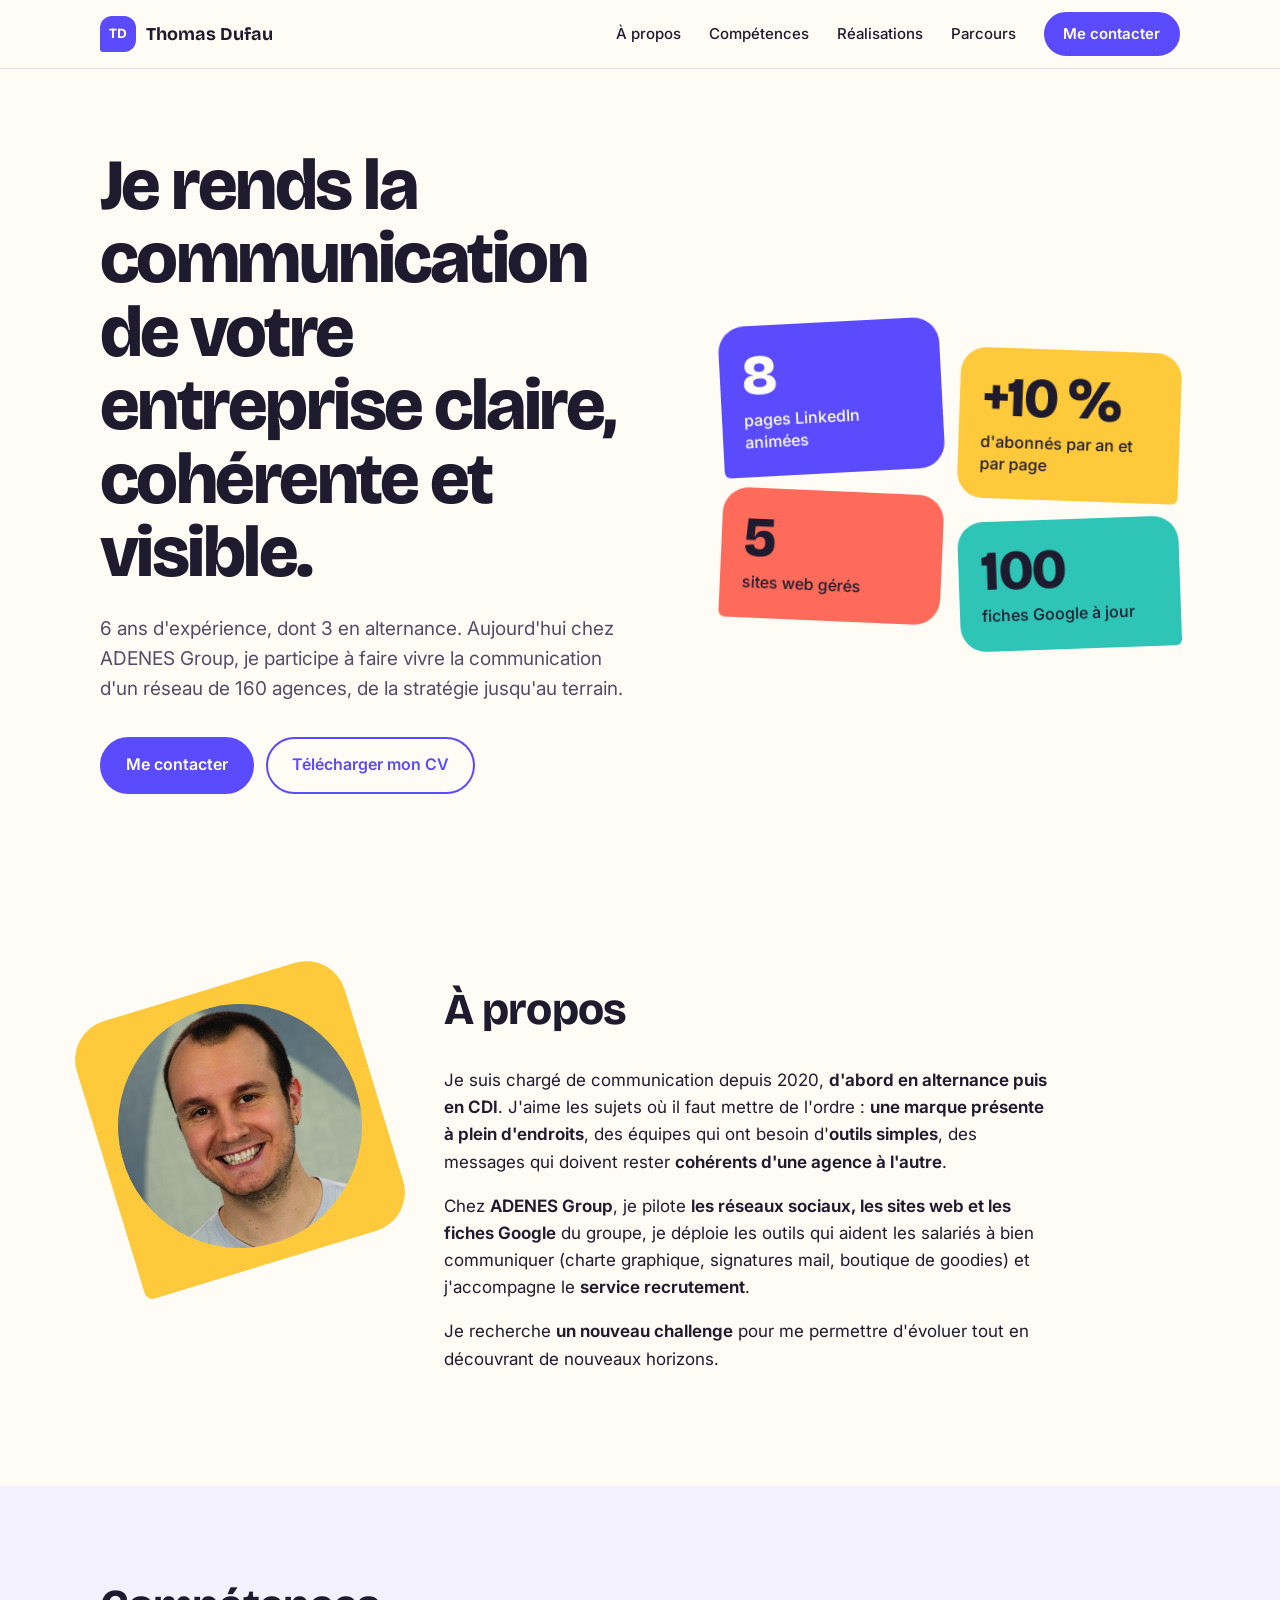
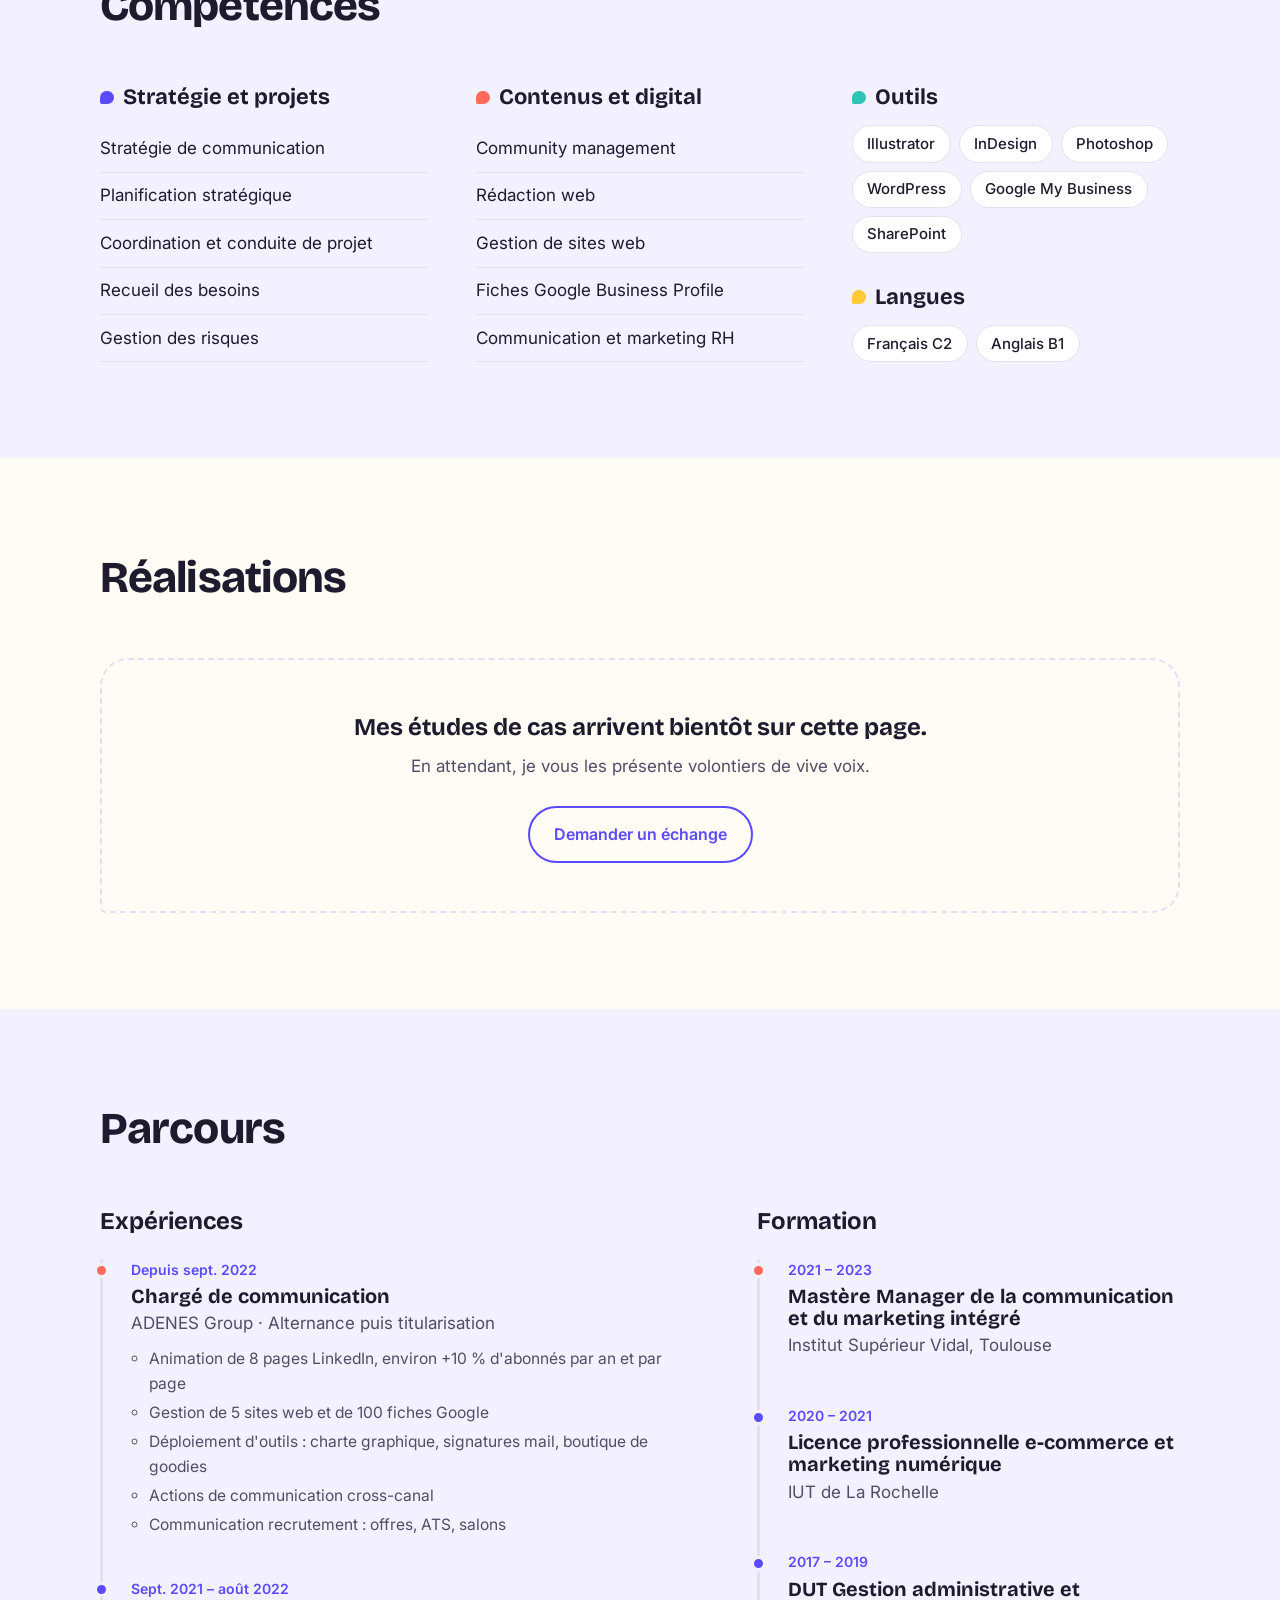
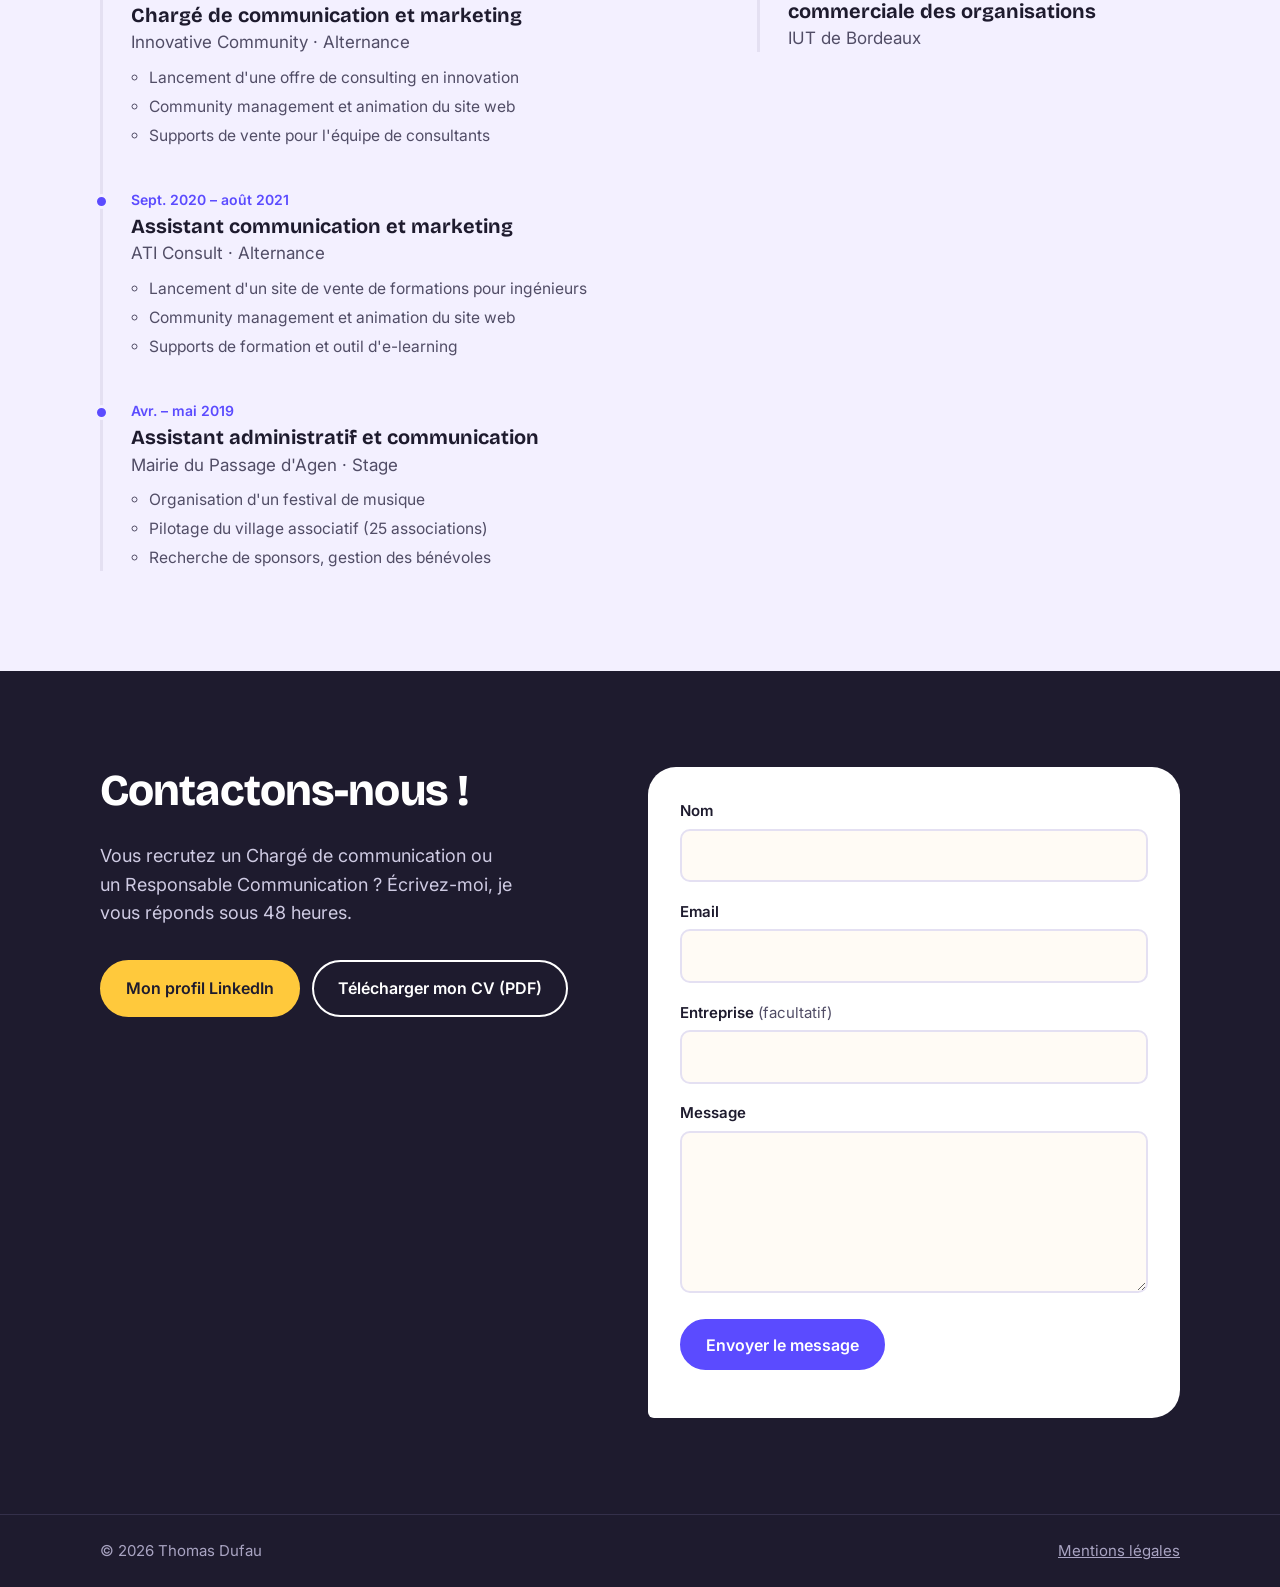
==== commit bec228f4: "Accueil : "la communication de votre entreprise" Co-Authored-By: Claude Opus 5.5 <noreply@anthropic." ====
--- a/index.html
+++ b/index.html
@@ -64,7 +64,7 @@
     <section id="accueil" class="hero">
       <div class="wrap hero-inner">
         <div class="hero-text">
-          <h1>Je rends la communication d'une entreprise claire, cohérente et visible.</h1>
+          <h1>Je rends la communication de votre entreprise claire, cohérente et visible.</h1>
           <p class="hero-sub">6 ans d'expérience, dont 3 en alternance. Aujourd'hui chez ADENES Group, je participe à faire vivre la communication d'un réseau de 160 agences, de la stratégie jusqu'au terrain.</p>
           <div class="hero-actions">
             <a class="btn" href="#contact">Me contacter</a>
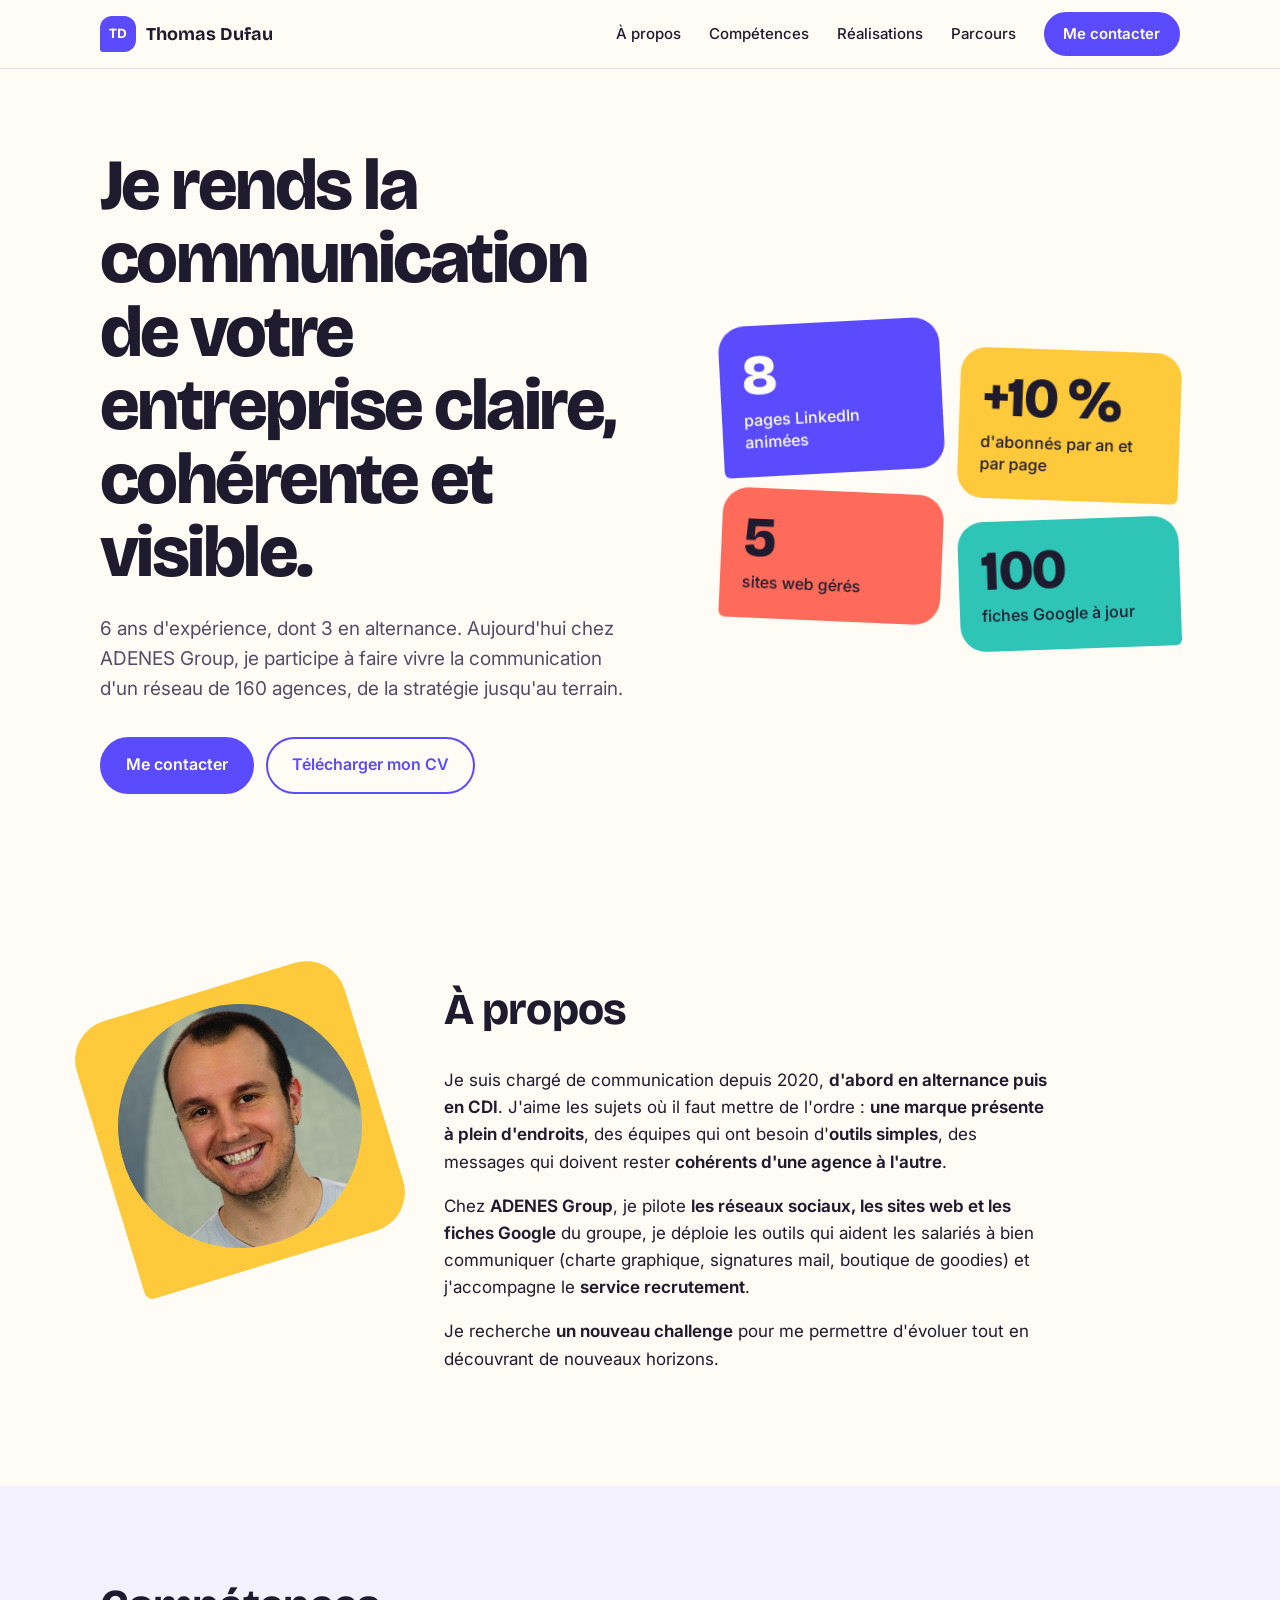
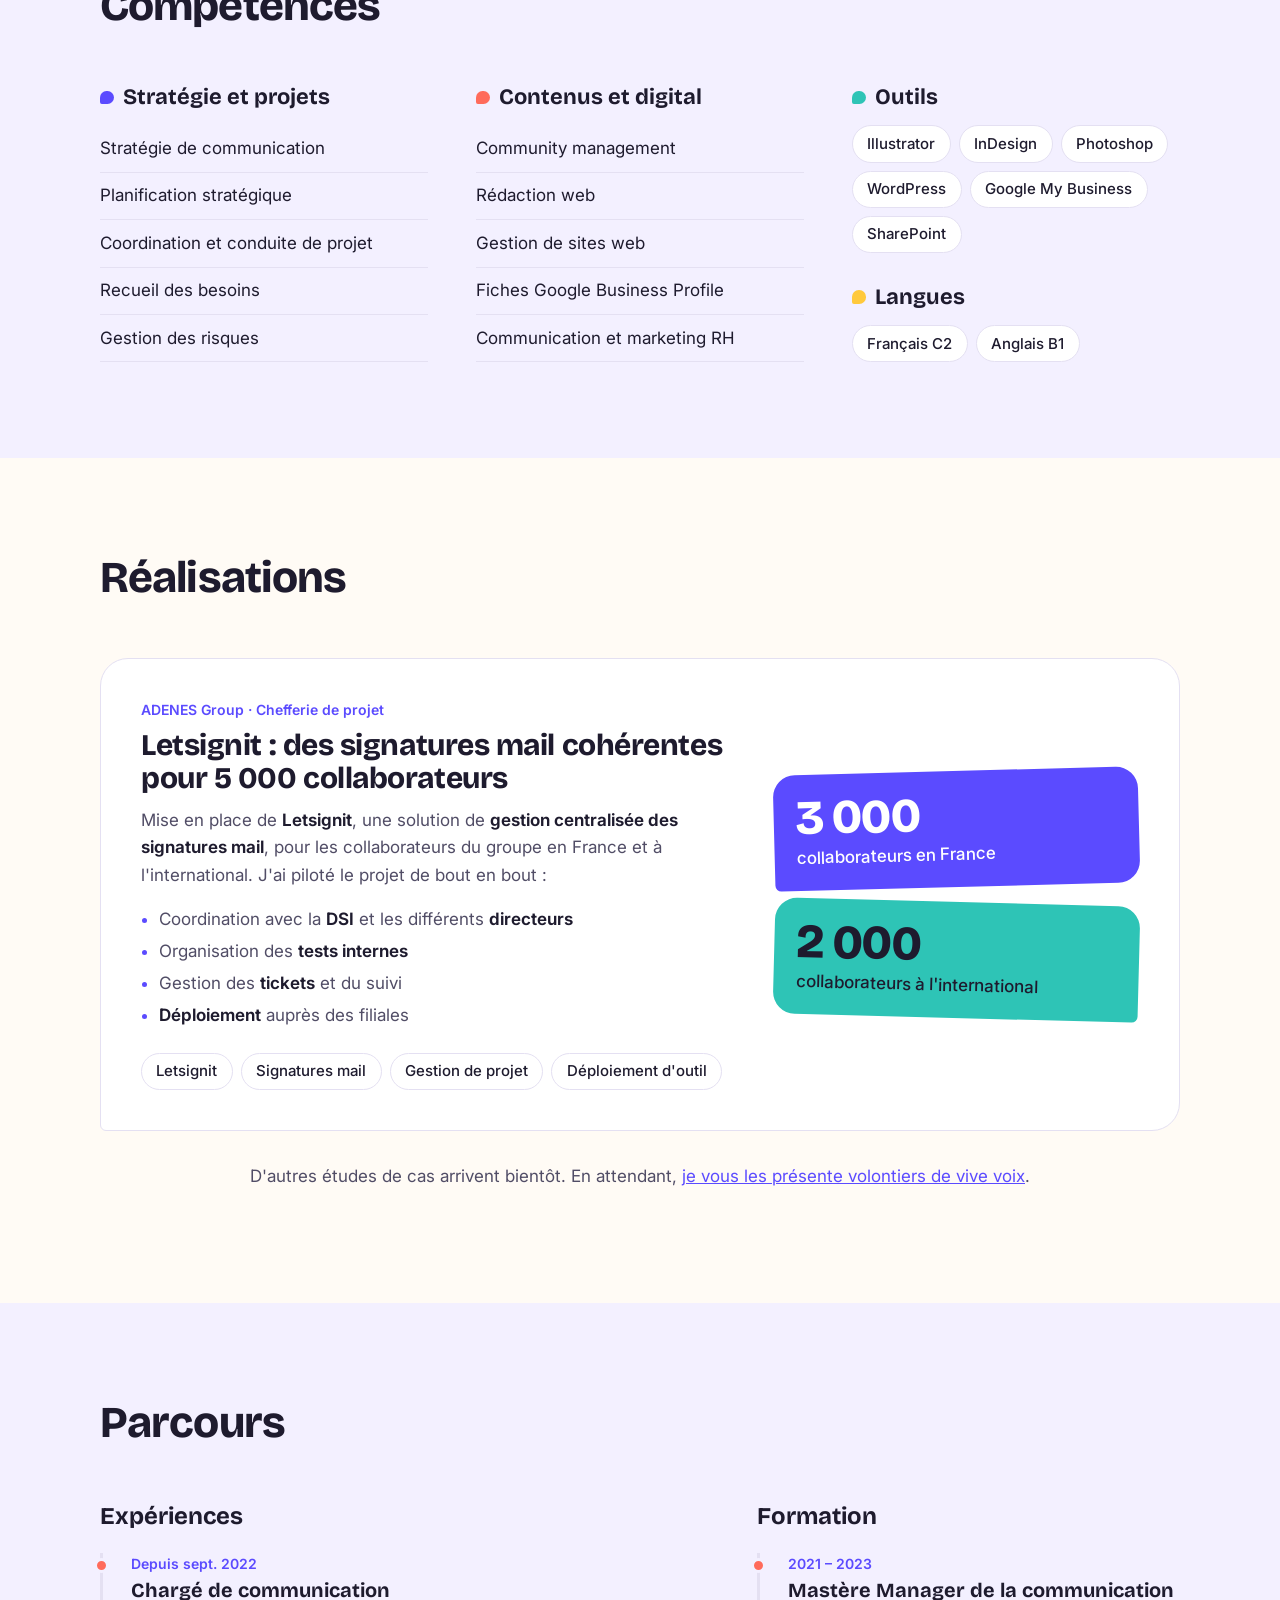
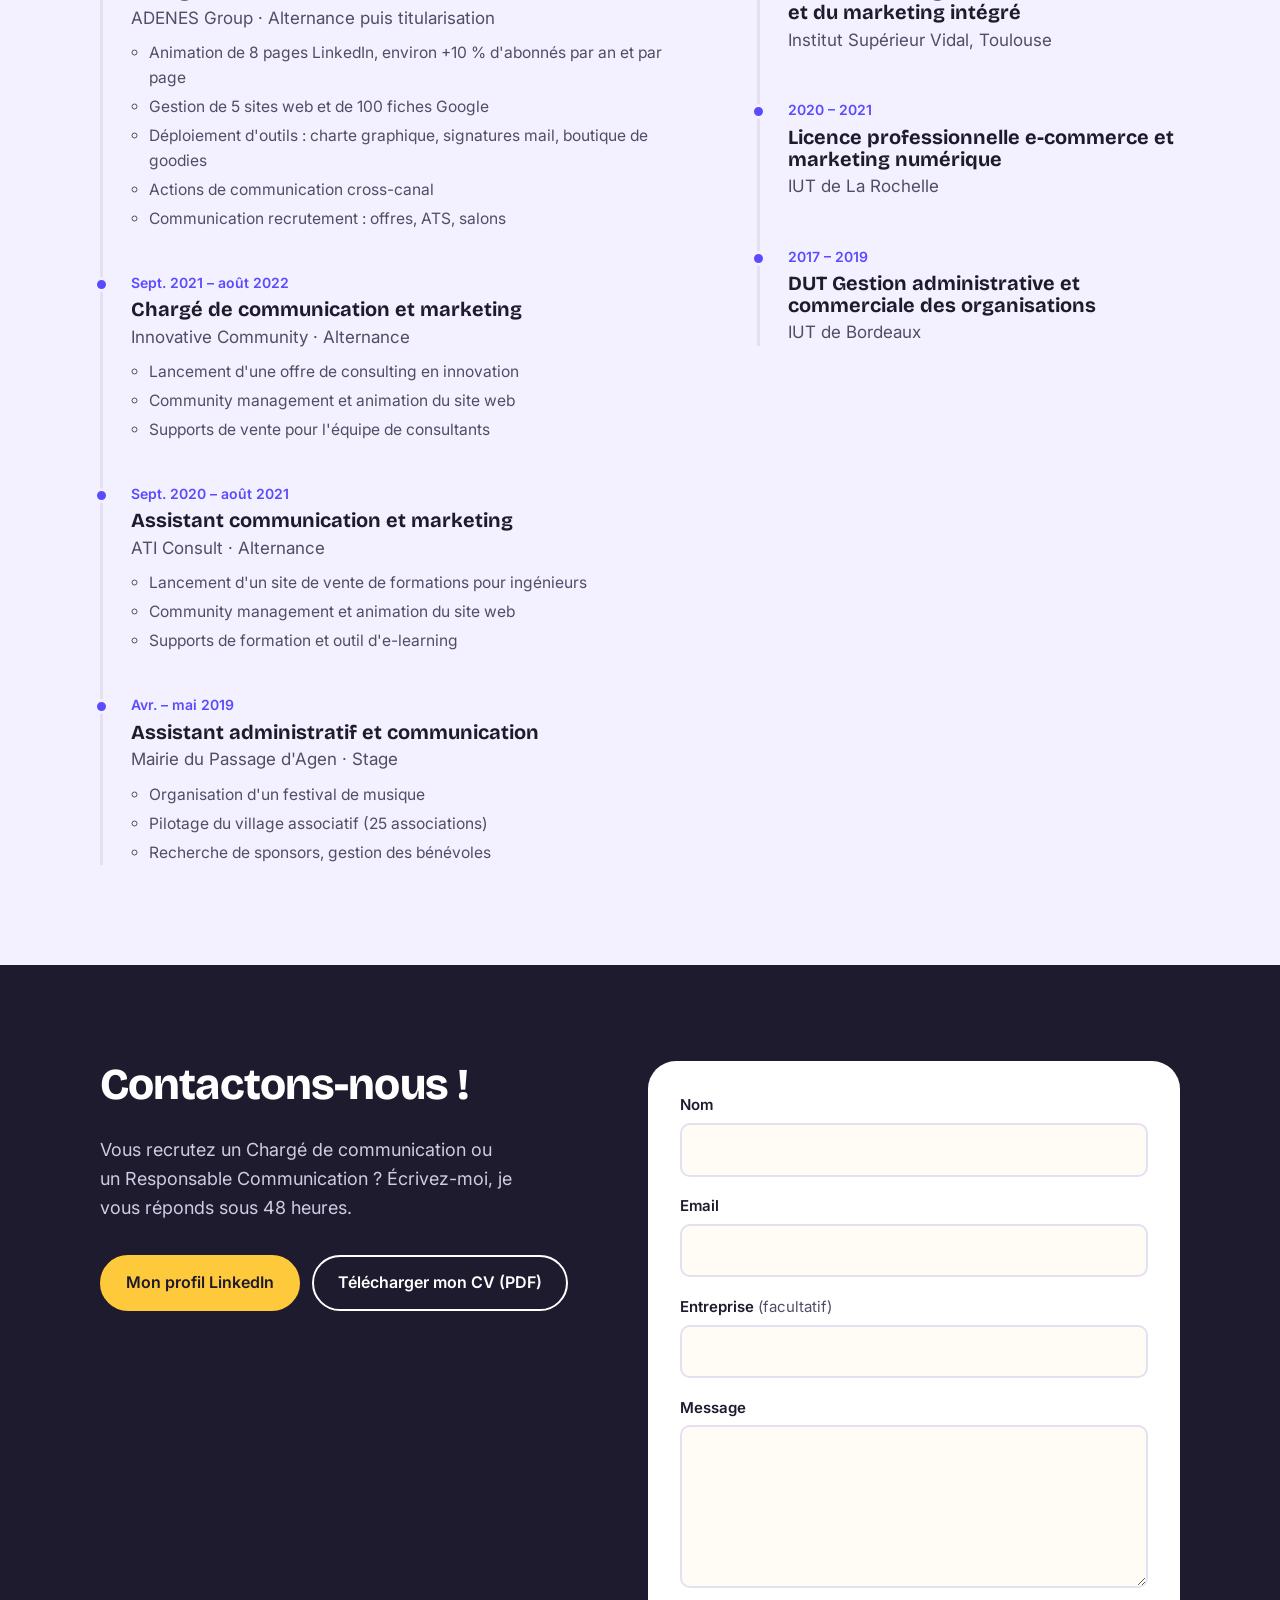
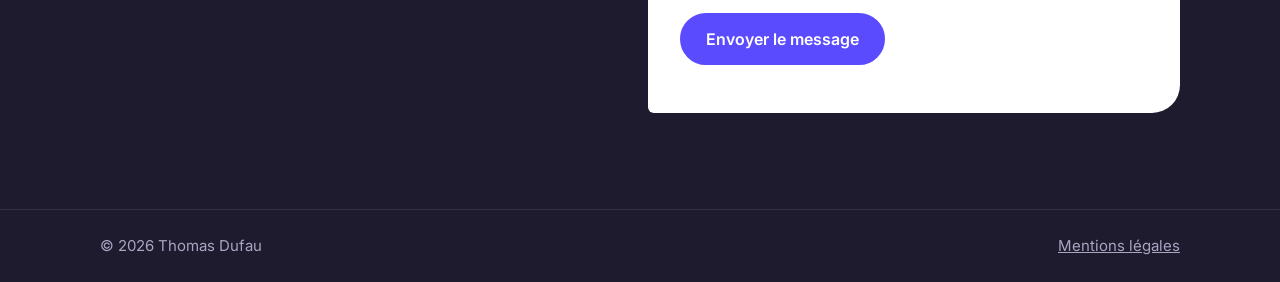
==== commit 41899f3b: "Réalisations : projet Letsignit (signatures mail, 5 000 collaborateurs) Co-Authored-By: Claude Opus " ====
--- a/index.html
+++ b/index.html
@@ -8,7 +8,7 @@
 
   <!-- Aperçu lors d'un partage (LinkedIn, etc.) -->
   <meta property="og:title" content="Thomas Dufau · Chargé de communication">
-  <meta property="og:description" content="Je rends la communication d'une entreprise claire, cohérente et visible, de la stratégie jusqu'au terrain.">
+  <meta property="og:description" content="Je rends la communication de votre entreprise claire, cohérente et visible, de la stratégie jusqu'au terrain.">
   <meta property="og:type" content="website">
   <meta property="og:url" content="https://thomasdufau.fr/">
   <meta property="og:locale" content="fr_FR">
@@ -29,7 +29,7 @@
   <link rel="preconnect" href="https://fonts.googleapis.com">
   <link rel="preconnect" href="https://fonts.gstatic.com" crossorigin>
   <link href="https://fonts.googleapis.com/css2?family=Bricolage+Grotesque:opsz,wght@12..96,400..800&family=Inter:wght@400;500;600&display=swap" rel="stylesheet">
-  <link rel="stylesheet" href="style.css">
+  <link rel="stylesheet" href="style.css?v=202611102130">
 </head>
 <body>
 
@@ -145,11 +145,36 @@
     <section id="realisations" class="section">
       <div class="wrap">
         <h2>Réalisations</h2>
-        <div class="empty-state">
-          <p>Mes études de cas arrivent bientôt sur cette page.</p>
-          <p>En attendant, je vous les présente volontiers de vive voix.</p>
-          <a class="btn btn-ghost" href="#contact">Demander un échange</a>
-        </div>
+        <div class="projects">
+
+          <!-- Projet : Letsignit -->
+          <article class="project">
+            <div class="project-text">
+              <p class="project-kicker">ADENES Group · Chefferie de projet</p>
+              <h3>Letsignit : des signatures mail cohérentes pour 5&nbsp;000 collaborateurs</h3>
+              <p>Mise en place de <strong>Letsignit</strong>, une solution de <strong>gestion centralisée des signatures mail</strong>, pour les collaborateurs du groupe en France et à l'international. J'ai piloté le projet de bout en bout :</p>
+              <ul class="project-steps">
+                <li>Coordination avec la <strong>DSI</strong> et les différents <strong>directeurs</strong></li>
+                <li>Organisation des <strong>tests internes</strong></li>
+                <li>Gestion des <strong>tickets</strong> et du suivi</li>
+                <li><strong>Déploiement</strong> auprès des filiales</li>
+              </ul>
+              <ul class="tags">
+                <li>Letsignit</li>
+                <li>Signatures mail</li>
+                <li>Gestion de projet</li>
+                <li>Déploiement d'outil</li>
+              </ul>
+            </div>
+            <ul class="project-figures" aria-label="Chiffres clés du projet">
+              <li class="figure figure-violet"><strong>3&nbsp;000</strong> collaborateurs en France</li>
+              <li class="figure figure-teal"><strong>2&nbsp;000</strong> collaborateurs à l'international</li>
+            </ul>
+          </article>
+
+        </div>
+
+        <p class="projects-more">D'autres études de cas arrivent bientôt. En attendant, <a href="#contact">je vous les présente volontiers de vive voix</a>.</p>
       </div>
     </section>
 
@@ -283,6 +308,6 @@
     </div>
   </footer>
 
-  <script src="script.js"></script>
+  <script src="script.js?v=202611102130"></script>
 </body>
 </html>
--- a/style.css
+++ b/style.css
@@ -330,6 +330,74 @@
   font-size: 0.9375rem;
 }
 
+/* Réalisations : cartes projet */
+.projects { display: grid; gap: 2rem; }
+
+.project {
+  display: grid;
+  grid-template-columns: 1.6fr 1fr;
+  gap: 3rem;
+  align-items: center;
+  background: #fff;
+  border: 1px solid var(--trait);
+  border-radius: 28px 28px 28px 6px; /* forme de bulle */
+  padding: 2.5rem;
+}
+
+.project-kicker {
+  font-size: 0.875rem;
+  font-weight: 600;
+  color: var(--violet);
+  margin-bottom: 0.5rem;
+}
+
+.project h3 {
+  font-size: clamp(1.5rem, 2.6vw, 1.875rem);
+  font-weight: 750;
+  letter-spacing: -0.015em;
+  margin-bottom: 0.75rem;
+}
+
+.project-text > p:not(.project-kicker) { color: var(--encre-douce); }
+.project-text strong { color: var(--encre); font-weight: 650; }
+.project .tags { list-style: none; margin: 1.5rem 0 0; padding: 0; }
+
+.project-steps {
+  margin: 0;
+  padding-left: 1.1rem;
+  color: var(--encre-douce);
+}
+.project-steps li { margin-bottom: 0.3rem; }
+.project-steps li::marker { color: var(--violet); }
+
+.project-figures {
+  list-style: none;
+  margin: 0;
+  padding: 0;
+  display: grid;
+  gap: 1rem;
+}
+
+.figure {
+  padding: 1.2rem 1.4rem 1.3rem;
+  font-weight: 500;
+  line-height: 1.35;
+  border-radius: 22px 22px 22px 6px;
+}
+.figure strong {
+  display: block;
+  font-family: var(--police-titre);
+  font-size: clamp(2.25rem, 4vw, 3rem);
+  font-weight: 800;
+  line-height: 1;
+  letter-spacing: -0.03em;
+  margin-bottom: 0.3rem;
+}
+.figure-violet { background: var(--violet); color: #fff; rotate: -1.5deg; }
+.figure-teal   { background: var(--turquoise); color: var(--encre); rotate: 1.5deg; border-radius: 22px 22px 6px 22px; }
+
+.projects-more { margin-top: 2rem; color: var(--encre-douce); text-align: center; }
+
 /* Réalisations (en attente) */
 .empty-state {
   border: 2px dashed var(--trait);
@@ -471,6 +539,8 @@
   .about-photo { width: 200px; padding: 14px; }
   .skills { grid-template-columns: 1fr 1fr; }
   .timeline-grid { grid-template-columns: 1fr; gap: 3rem; }
+  .project { grid-template-columns: 1fr; gap: 2rem; }
+  .project-figures { grid-template-columns: 1fr 1fr; }
   .contact-inner { grid-template-columns: 1fr; gap: 2.5rem; }
 }
 
@@ -520,11 +590,13 @@
   .section { padding: 4.5rem 0; }
   .skills { grid-template-columns: 1fr; gap: 2.25rem; }
   .contact-form { padding: 1.5rem; }
+  .project { padding: 1.75rem 1.5rem; }
   .footer-inner { flex-direction: column; gap: 0.5rem; }
 }
 
 @media (max-width: 420px) {
   .bubble { padding: 1.1rem 1rem 1.2rem; font-size: 0.9375rem; }
+  .project-figures { grid-template-columns: 1fr; }
 }
 
 /* Respect des préférences « réduire les animations » */
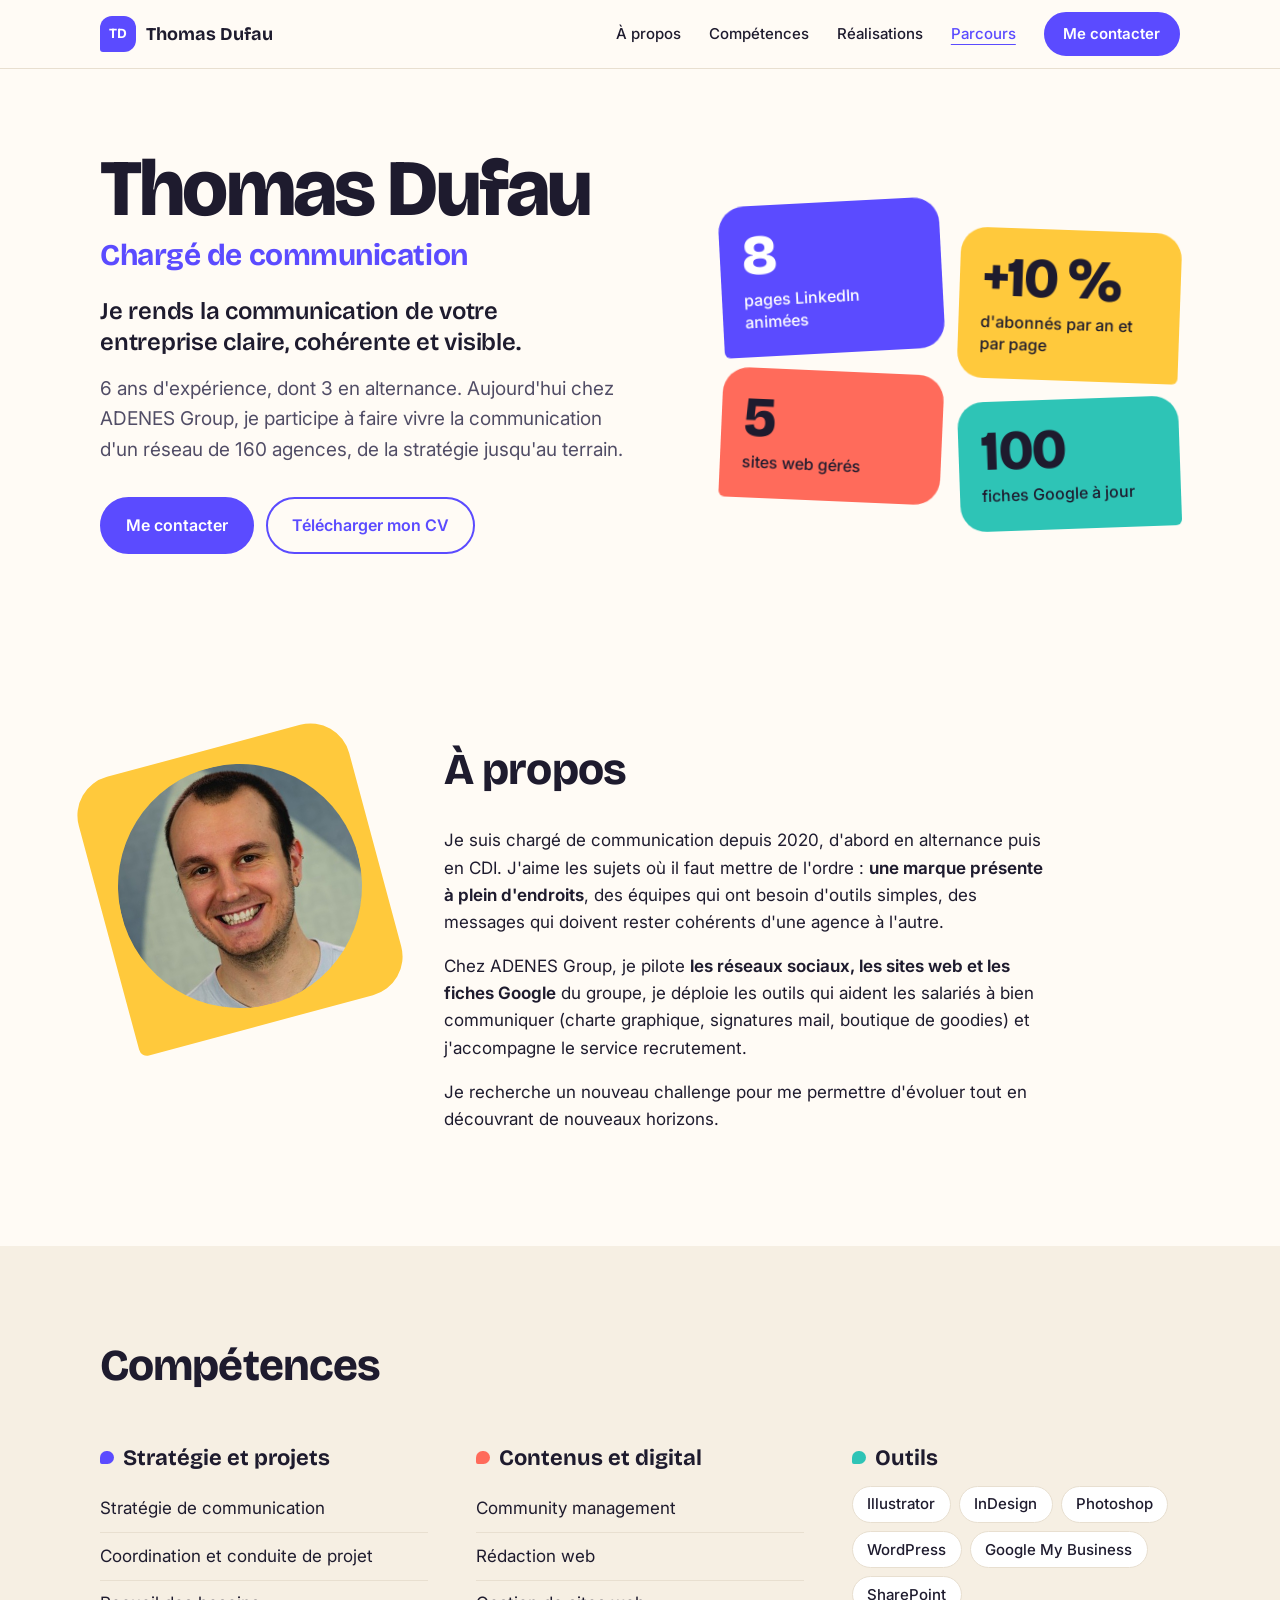
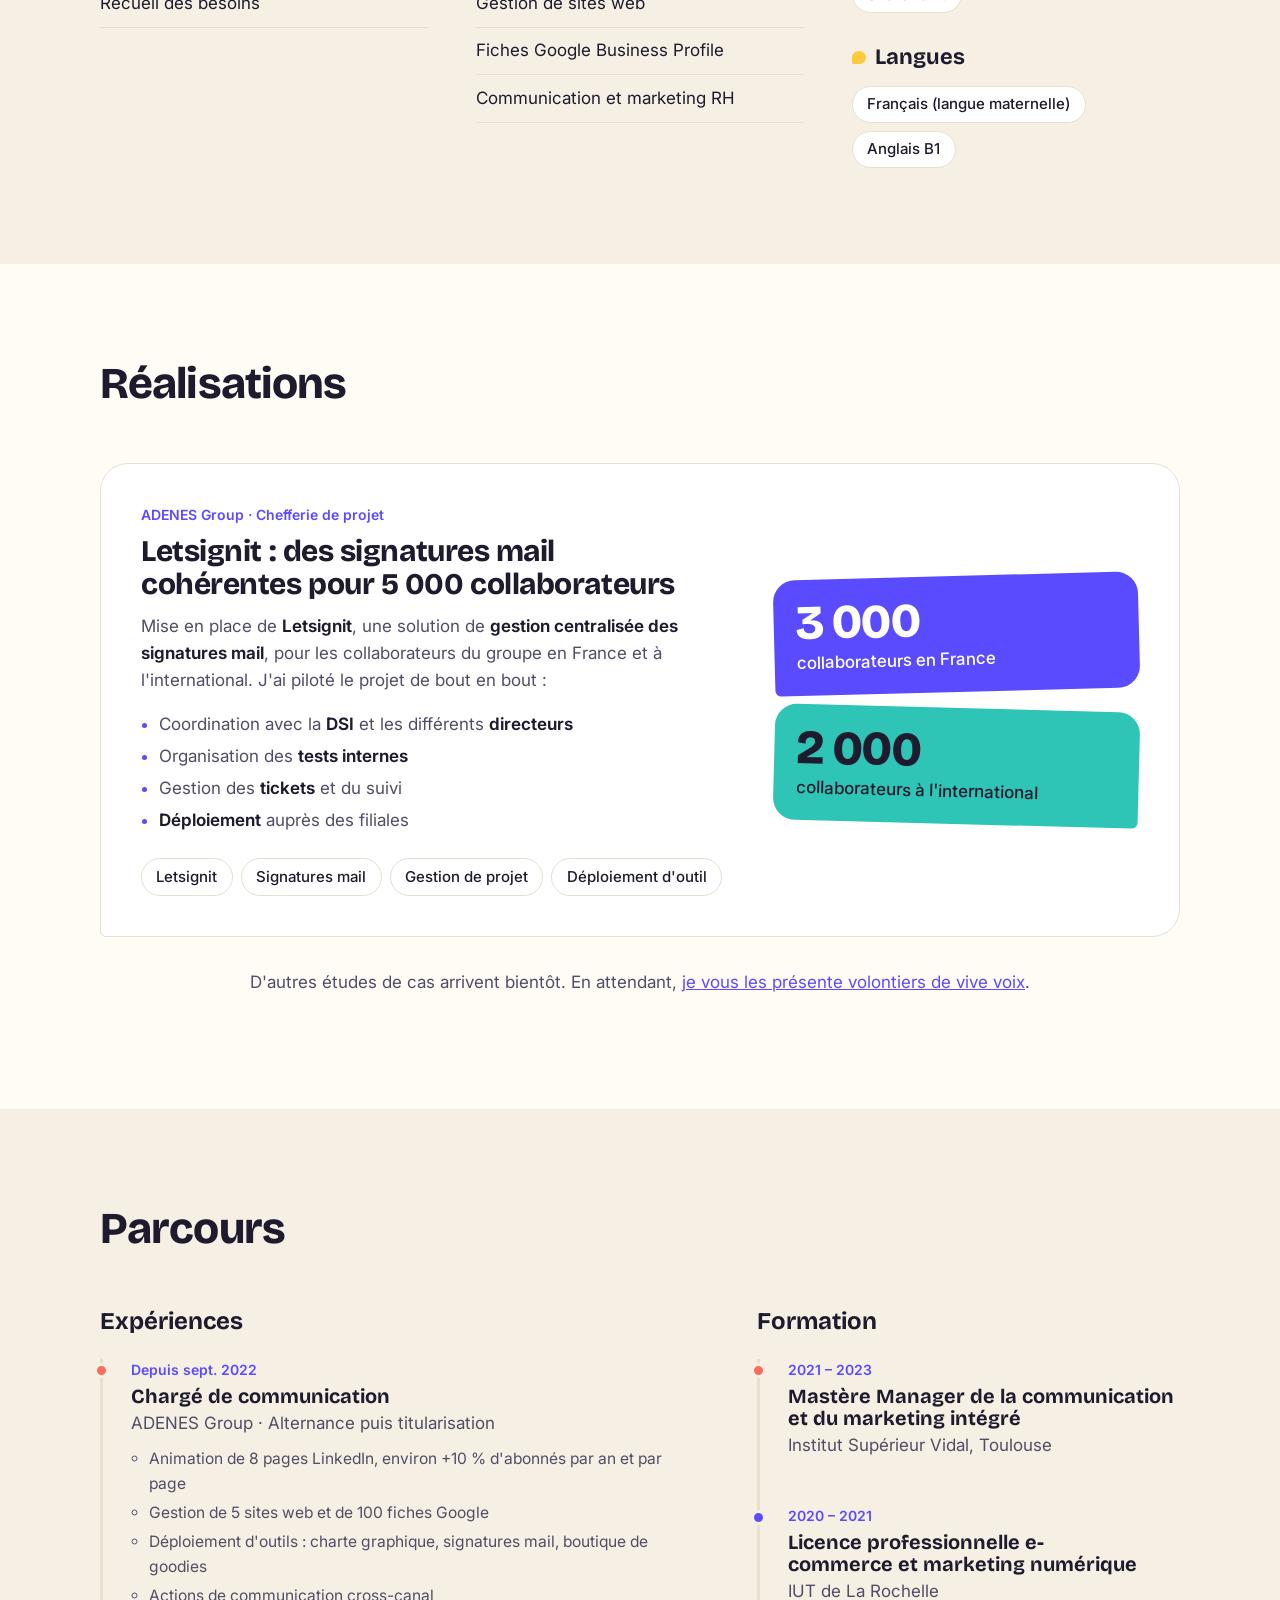
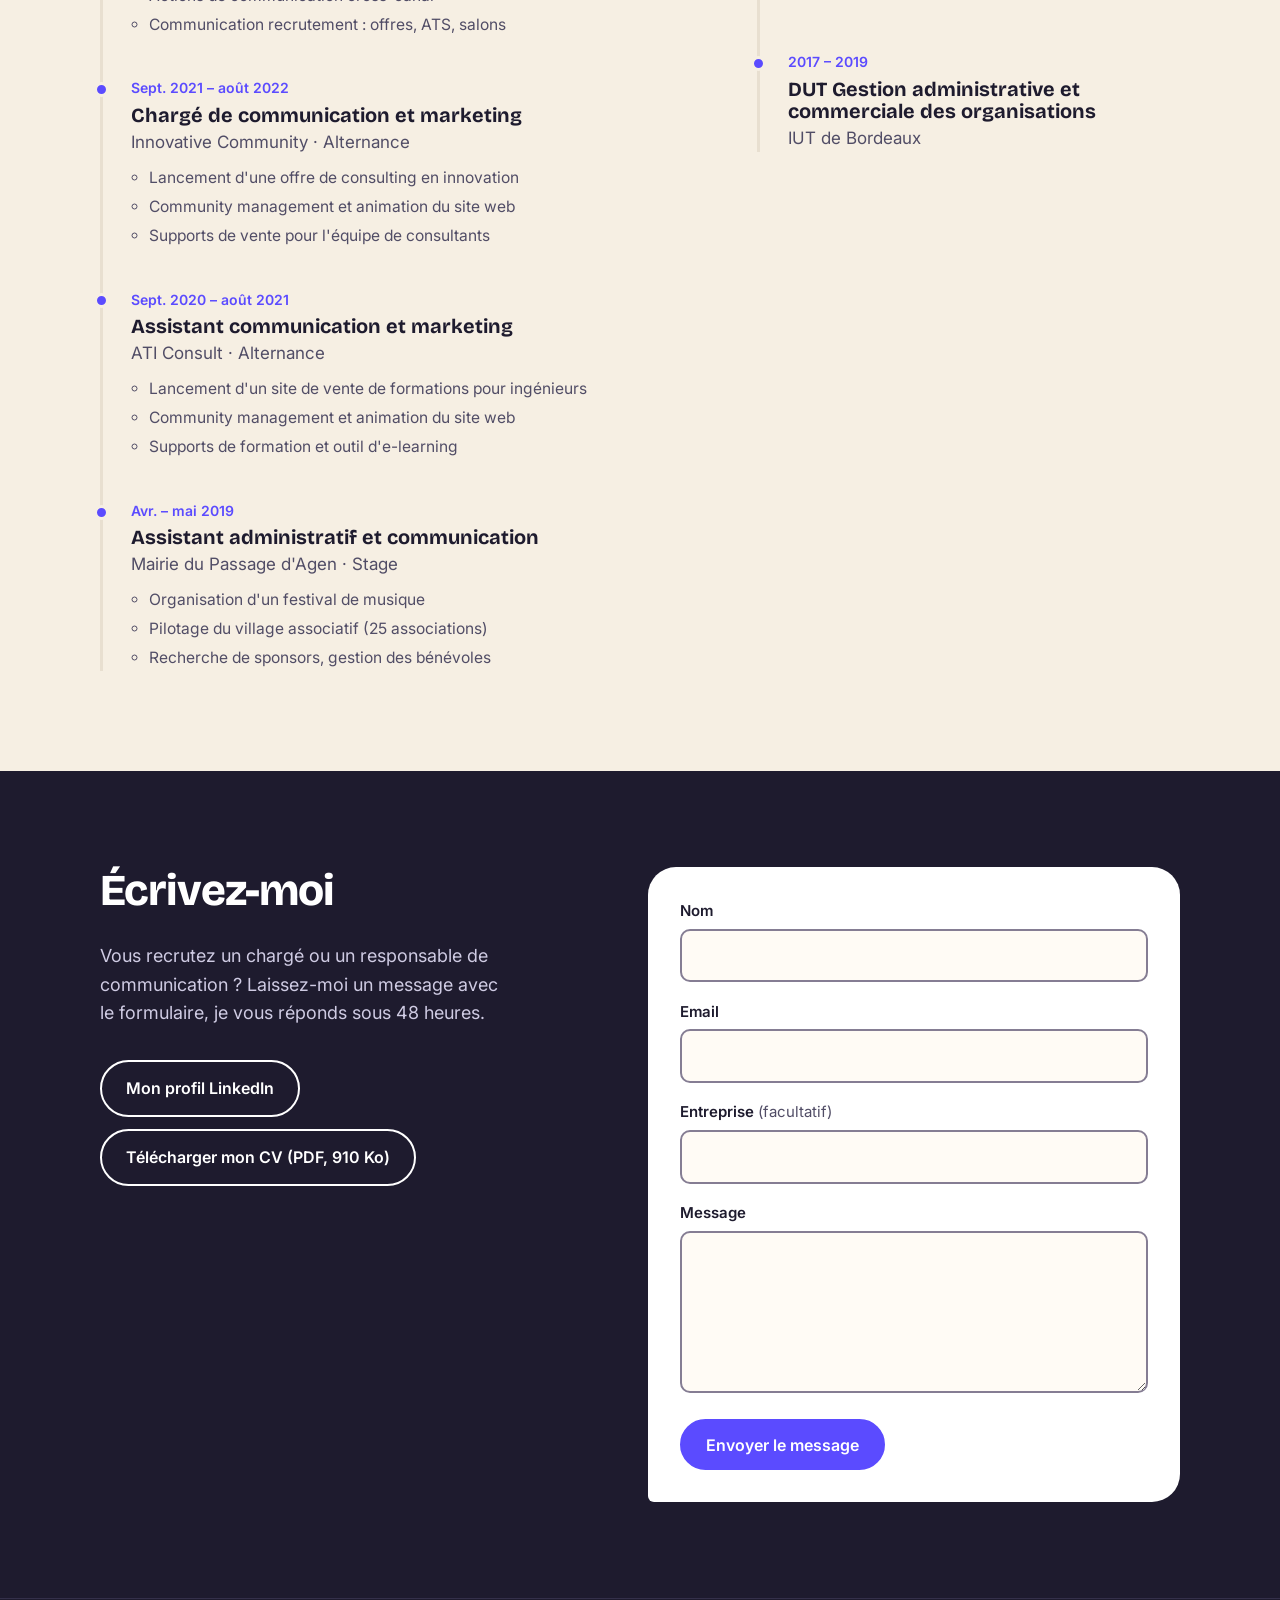
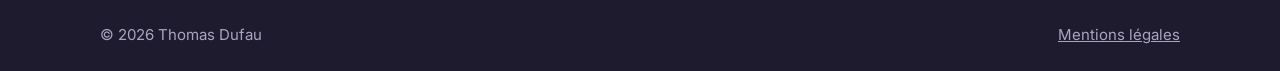
==== commit 0dc52152: "Passe UI/UX : formulaire actif et validé, menu accessible, contrastes, rubrique active - Clé Web3For" ====
--- a/index.html
+++ b/index.html
@@ -29,7 +29,7 @@
   <link rel="preconnect" href="https://fonts.googleapis.com">
   <link rel="preconnect" href="https://fonts.gstatic.com" crossorigin>
   <link href="https://fonts.googleapis.com/css2?family=Bricolage+Grotesque:opsz,wght@12..96,400..800&family=Inter:wght@400;500;600&display=swap" rel="stylesheet">
-  <link rel="stylesheet" href="style.css?v=202611102130">
+  <link rel="stylesheet" href="style.css?v=202611221200">
 </head>
 <body>
 
@@ -64,17 +64,21 @@
     <section id="accueil" class="hero">
       <div class="wrap hero-inner">
         <div class="hero-text">
-          <h1>Je rends la communication de votre entreprise claire, cohérente et visible.</h1>
+          <h1 class="hero-title">
+            <span class="hero-name">Thomas Dufau</span>
+            <span class="hero-role">Chargé de communication</span>
+          </h1>
+          <p class="hero-promise">Je rends la communication de votre entreprise claire, cohérente et visible.</p>
           <p class="hero-sub">6 ans d'expérience, dont 3 en alternance. Aujourd'hui chez ADENES Group, je participe à faire vivre la communication d'un réseau de 160 agences, de la stratégie jusqu'au terrain.</p>
           <div class="hero-actions">
             <a class="btn" href="#contact">Me contacter</a>
-            <a class="btn btn-ghost" href="cv/CV_Thomas_Dufau.pdf" download>Télécharger mon CV</a>
+            <a class="btn btn-ghost" href="cv/CV_Thomas_Dufau.pdf" download>Télécharger mon CV<span class="visually-hidden"> (PDF, 910 Ko)</span></a>
           </div>
         </div>
 
         <ul class="bubbles" aria-label="Quelques chiffres">
           <li class="bubble bubble-violet"><strong>8</strong> pages LinkedIn animées</li>
-          <li class="bubble bubble-sun"><strong>+10 %</strong> d'abonnés par an et par page</li>
+          <li class="bubble bubble-sun"><strong>+10&nbsp;%</strong> d'abonnés par an et par page</li>
           <li class="bubble bubble-coral"><strong>5</strong> sites web gérés</li>
           <li class="bubble bubble-teal"><strong>100</strong> fiches Google à jour</li>
         </ul>
@@ -85,13 +89,13 @@
     <section id="a-propos" class="section">
       <div class="wrap about">
         <div class="about-photo">
-          <img src="images/thomas-dufau.jpg" alt="Portrait de Thomas Dufau" width="480" height="480">
+          <img src="images/thomas-dufau.jpg" alt="Portrait de Thomas Dufau" width="480" height="480" loading="lazy" decoding="async">
         </div>
         <div class="about-text">
           <h2>À propos</h2>
-          <p>Je suis chargé de communication depuis 2020, <strong>d'abord en alternance puis en CDI</strong>. J'aime les sujets où il faut mettre de l'ordre : <strong>une marque présente à plein d'endroits</strong>, des équipes qui ont besoin d'<strong>outils simples</strong>, des messages qui doivent rester <strong>cohérents d'une agence à l'autre</strong>.</p>
-          <p>Chez <strong>ADENES Group</strong>, je pilote <strong>les réseaux sociaux, les sites web et les fiches Google</strong> du groupe, je déploie les outils qui aident les salariés à bien communiquer (charte graphique, signatures mail, boutique de goodies) et j'accompagne le <strong>service recrutement</strong>.</p>
-          <p>Je recherche <strong>un nouveau challenge</strong> pour me permettre d'évoluer tout en découvrant de nouveaux horizons.</p>
+          <p>Je suis chargé de communication depuis 2020, d'abord en alternance puis en CDI. J'aime les sujets où il faut mettre de l'ordre : <strong>une marque présente à plein d'endroits</strong>, des équipes qui ont besoin d'outils simples, des messages qui doivent rester cohérents d'une agence à l'autre.</p>
+          <p>Chez ADENES Group, je pilote <strong>les réseaux sociaux, les sites web et les fiches Google</strong> du groupe, je déploie les outils qui aident les salariés à bien communiquer (charte graphique, signatures mail, boutique de goodies) et j'accompagne le service recrutement.</p>
+          <p>Je recherche un nouveau challenge pour me permettre d'évoluer tout en découvrant de nouveaux horizons.</p>
         </div>
       </div>
     </section>
@@ -105,10 +109,8 @@
             <h3><span class="dot dot-violet" aria-hidden="true"></span>Stratégie et projets</h3>
             <ul>
               <li>Stratégie de communication</li>
-              <li>Planification stratégique</li>
               <li>Coordination et conduite de projet</li>
               <li>Recueil des besoins</li>
-              <li>Gestion des risques</li>
             </ul>
           </div>
           <div class="skill-group">
@@ -133,7 +135,7 @@
             </ul>
             <h3><span class="dot dot-sun" aria-hidden="true"></span>Langues</h3>
             <ul class="tags">
-              <li>Français C2</li>
+              <li>Français (langue maternelle)</li>
               <li>Anglais B1</li>
             </ul>
           </div>
@@ -260,29 +262,31 @@
     <section id="contact" class="section contact">
       <div class="wrap contact-inner">
         <div class="contact-text">
-          <h2>Contactons-nous !</h2>
-          <p>Vous recrutez un Chargé de communication ou un Responsable Communication ? Écrivez-moi, je vous réponds sous 48 heures.</p>
+          <h2>Écrivez-moi</h2>
+          <p>Vous recrutez un chargé ou un responsable de communication ? Laissez-moi un message avec le formulaire, je vous réponds sous 48 heures.</p>
           <div class="contact-links">
-            <a class="btn btn-sun" href="https://fr.linkedin.com/in/thomasdufau" target="_blank" rel="noopener">Mon profil LinkedIn</a>
-            <a class="btn btn-ghost-light" href="cv/CV_Thomas_Dufau.pdf" download>Télécharger mon CV (PDF)</a>
+            <a class="btn btn-ghost-light" href="https://fr.linkedin.com/in/thomasdufau" target="_blank" rel="noopener">Mon profil LinkedIn<span class="visually-hidden"> (nouvel onglet)</span></a>
+            <a class="btn btn-ghost-light" href="cv/CV_Thomas_Dufau.pdf" download>Télécharger mon CV (PDF, 910 Ko)</a>
           </div>
         </div>
 
         <!-- Les messages sont envoyés par Web3Forms sur la boîte mail de Thomas -->
-        <form class="contact-form" action="https://api.web3forms.com/submit" method="POST">
+        <form class="contact-form" action="https://api.web3forms.com/submit" method="POST" novalidate>
           <!-- Clé d'accès Web3Forms (reçue par email, elle peut être publique) -->
-          <input type="hidden" name="access_key" value="CLE_WEB3FORMS">
+          <input type="hidden" name="access_key" value="5be86d90-4a36-49b6-addd-782b18f8e20a">
           <input type="hidden" name="subject" value="Nouveau message depuis thomasdufau.fr">
           <input type="hidden" name="from_name" value="Portfolio thomasdufau.fr">
           <!-- Piège à robots : un humain ne coche jamais cette case invisible -->
           <input type="checkbox" name="botcheck" class="visually-hidden" tabindex="-1" autocomplete="off" aria-hidden="true">
           <div class="field">
             <label for="nom">Nom</label>
-            <input id="nom" name="nom" type="text" autocomplete="name" required>
+            <input id="nom" name="nom" aria-describedby="nom-erreur" type="text" autocomplete="name" required>
+            <p class="field-error" id="nom-erreur"></p>
           </div>
           <div class="field">
             <label for="email">Email</label>
-            <input id="email" name="email" type="email" autocomplete="email" required>
+            <input id="email" name="email" aria-describedby="email-erreur" type="email" autocomplete="email" required>
+            <p class="field-error" id="email-erreur"></p>
           </div>
           <div class="field">
             <label for="entreprise">Entreprise <span class="optional">(facultatif)</span></label>
@@ -290,7 +294,8 @@
           </div>
           <div class="field">
             <label for="message">Message</label>
-            <textarea id="message" name="message" rows="5" required></textarea>
+            <textarea id="message" name="message" aria-describedby="message-erreur" rows="5" required></textarea>
+            <p class="field-error" id="message-erreur"></p>
           </div>
           <button class="btn" type="submit">Envoyer le message</button>
           <p class="form-status" role="status" aria-live="polite"></p>
@@ -308,6 +313,6 @@
     </div>
   </footer>
 
-  <script src="script.js?v=202611102130"></script>
+  <script src="script.js?v=202611221200"></script>
 </body>
 </html>
--- a/style.css
+++ b/style.css
@@ -3,7 +3,7 @@
    ========================================= */
 :root {
   --fond: #FFFBF5;
-  --fond-teinte: #F3F0FF;
+  --fond-teinte: #F6EFE3;
   --encre: #1E1B2E;
   --encre-douce: #514D66;
   --violet: #5B4BFF;
@@ -11,7 +11,10 @@
   --corail: #FF6B5B;
   --soleil: #FFC93C;
   --turquoise: #2EC4B6;
-  --trait: #E4E0F2;
+  --trait: #E8DFD0;
+  --trait-champ: #857D93; /* bord des champs : contraste 3:1 minimum */
+  --erreur: #B42318;
+  --succes: #0F766E;
 
   --police-titre: "Bricolage Grotesque", "Avenir Next", system-ui, sans-serif;
   --police-texte: "Inter", system-ui, -apple-system, sans-serif;
@@ -41,6 +44,7 @@
   font-family: var(--police-titre);
   line-height: 1.1;
   margin: 0 0 0.5em;
+  text-wrap: balance; /* évite un mot tout seul en fin de titre */
 }
 
 h2 {
@@ -50,7 +54,7 @@
   margin-bottom: 1.25em;
 }
 
-p { margin: 0 0 1em; }
+p { margin: 0 0 1em; text-wrap: pretty; }
 
 a { color: var(--violet); }
 
@@ -103,9 +107,11 @@
   border: 2px solid var(--violet);
   border-radius: 999px;
   cursor: pointer;
-  transition: background 0.2s, color 0.2s;
+  transition: background 0.2s, color 0.2s, border-color 0.2s, transform 0.15s;
 }
 .btn:hover { background: var(--violet-fonce); border-color: var(--violet-fonce); }
+.btn:active { transform: scale(0.97); }
+.btn[disabled] { opacity: 0.7; cursor: progress; transform: none; }
 
 .btn-ghost { background: transparent; color: var(--violet); }
 .btn-ghost:hover { background: var(--violet); color: #fff; }
@@ -158,8 +164,13 @@
   text-decoration: none;
   font-weight: 500;
   font-size: 0.9375rem;
+  text-underline-offset: 0.35em;
+  text-decoration-thickness: 2px;
+  transition: color 0.2s;
 }
 .nav a:not(.btn):hover { color: var(--violet); }
+/* Rubrique en cours de lecture (mise à jour par script.js) */
+.nav a[aria-current="true"] { color: var(--violet); text-decoration: underline; }
 
 .nav-toggle { display: none; }
 
@@ -175,13 +186,34 @@
   align-items: center;
 }
 
-.hero h1 {
-  font-size: clamp(2.6rem, 6vw, 4.5rem);
+.hero-title { margin-bottom: 1.5rem; }
+
+.hero-name {
+  display: block;
+  font-size: clamp(2.75rem, 6.5vw, 5rem);
   font-weight: 800;
   letter-spacing: -0.035em;
-  line-height: 1.02;
-  margin-bottom: 1.5rem;
-  max-width: 14ch;
+  line-height: 1;
+}
+
+.hero-role {
+  display: block;
+  margin-top: 0.6rem;
+  font-size: clamp(1.375rem, 2.6vw, 1.875rem);
+  font-weight: 700;
+  letter-spacing: -0.015em;
+  color: var(--violet);
+}
+
+.hero-promise {
+  font-family: var(--police-titre);
+  font-size: clamp(1.25rem, 2.2vw, 1.5rem);
+  font-weight: 600;
+  line-height: 1.3;
+  letter-spacing: -0.01em;
+  max-width: 30ch;
+  text-wrap: balance;
+  margin-bottom: 1rem;
 }
 
 .hero-sub {
@@ -203,9 +235,8 @@
   gap: 1.1rem;
 }
 
-/* Chaque bulle a 3 mouvements indépendants :
+/* Chaque bulle a 2 mouvements indépendants :
    - scale : l'apparition au chargement (pop)
-   - translate : le flottement léger quand la page est immobile (float)
    - rotate : l'angle de base + la rotation pilotée par le scroll (script.js) */
 .bubble {
   --angle: 0deg;    /* inclinaison de départ */
@@ -219,9 +250,7 @@
   border-radius: 26px 26px 26px 6px;
   translate: 0 var(--decalage);
   rotate: calc(var(--angle) + var(--scroll-rotation, 0deg) * var(--sens));
-  animation:
-    pop 0.55s cubic-bezier(.2, 1.4, .4, 1) both,
-    float 5s ease-in-out infinite alternate;
+  animation: pop 0.55s cubic-bezier(.2, 1.4, .4, 1) both;
 }
 
 .bubble strong {
@@ -234,21 +263,16 @@
   margin-bottom: 0.35rem;
 }
 
-/* Le 2e délai concerne le flottement : décalé pour que les bulles ne bougent pas en même temps */
-.bubble-violet { background: var(--violet); color: #fff; --angle: -3deg; animation-delay: 0.15s, 0s; }
-.bubble-sun    { background: var(--soleil); color: var(--encre); --angle: 2deg; --decalage: 1.75rem; --sens: -1; border-radius: 26px 26px 6px 26px; animation-delay: 0.3s, -1.8s; }
-.bubble-coral  { background: var(--corail); color: var(--encre); --angle: 2.5deg; --sens: -1; animation-delay: 0.45s, -3.1s; }
-.bubble-teal   { background: var(--turquoise); color: var(--encre); --angle: -2deg; --decalage: 1.75rem; border-radius: 26px 26px 6px 26px; animation-delay: 0.6s, -4.2s; }
+.bubble-violet { background: var(--violet); color: #fff; --angle: -3deg; animation-delay: 0.15s; }
+.bubble-sun    { background: var(--soleil); color: var(--encre); --angle: 2deg; --decalage: 1.75rem; --sens: -1; border-radius: 26px 26px 6px 26px; animation-delay: 0.3s; }
+.bubble-coral  { background: var(--corail); color: var(--encre); --angle: 2.5deg; --sens: -1; animation-delay: 0.45s; }
+.bubble-teal   { background: var(--turquoise); color: var(--encre); --angle: -2deg; --decalage: 1.75rem; border-radius: 26px 26px 6px 26px; animation-delay: 0.6s; }
 
 @keyframes pop {
   from { opacity: 0; scale: 0.6; }
   to   { opacity: 1; scale: 1; }
 }
 
-@keyframes float {
-  from { translate: 0 var(--decalage); }
-  to   { translate: 0 calc(var(--decalage) - 10px); }
-}
 
 /* =========================================
    6. Sections
@@ -265,15 +289,13 @@
 }
 
 .about-photo {
-  /* Même animation que les bulles de l'accueil : flottement + rotation au scroll */
+  /* Même mouvement que les bulles de l'accueil : rotation au scroll */
   --angle: -2deg;
-  --decalage: 0rem;
   aspect-ratio: 1;
   padding: 18px;
   background: var(--soleil);
   border-radius: 40px 40px 40px 8px; /* forme de bulle, comme dans l'accueil */
   rotate: calc(var(--angle) + var(--scroll-rotation, 0deg));
-  animation: float 5s ease-in-out infinite alternate;
 }
 .about-photo img {
   width: 100%;
@@ -397,17 +419,6 @@
 .figure-teal   { background: var(--turquoise); color: var(--encre); rotate: 1.5deg; border-radius: 22px 22px 6px 22px; }
 
 .projects-more { margin-top: 2rem; color: var(--encre-douce); text-align: center; }
-
-/* Réalisations (en attente) */
-.empty-state {
-  border: 2px dashed var(--trait);
-  border-radius: 28px 28px 28px 6px;
-  padding: 3rem 2rem;
-  text-align: center;
-}
-.empty-state p { color: var(--encre-douce); margin-bottom: 0.4rem; }
-.empty-state p:first-child { font-family: var(--police-titre); font-size: 1.5rem; font-weight: 700; color: var(--encre); }
-.empty-state .btn { margin-top: 1.25rem; }
 
 /* Parcours */
 .timeline-grid {
@@ -496,16 +507,21 @@
   font: inherit;
   color: var(--encre);
   background: var(--fond);
-  border: 2px solid var(--trait);
+  border: 2px solid var(--trait-champ);
   border-radius: 10px;
   padding: 0.7rem 0.85rem;
+  transition: border-color 0.2s, box-shadow 0.2s;
 }
 .field input:focus,
-.field textarea:focus { outline: none; border-color: var(--violet); }
+.field textarea:focus { outline: none; border-color: var(--violet); box-shadow: 0 0 0 3px rgba(91, 75, 255, 0.25); }
+.field [aria-invalid="true"] { border-color: var(--erreur); }
+.field-error { margin: 0.35rem 0 0; font-size: 0.9375rem; font-weight: 600; color: var(--erreur); }
+.field-error:empty { display: none; }
 
 .form-status { margin: 1rem 0 0; font-weight: 600; }
-.form-status.ok { color: #13897E; }
-.form-status.erreur { color: #D23B2B; }
+.form-status:empty { display: none; }
+.form-status.ok { color: var(--succes); }
+.form-status.erreur { color: var(--erreur); }
 
 /* Pied de page */
 .site-footer { background: var(--encre); color: #A9A4C2; border-top: 1px solid #34304A; }
@@ -603,4 +619,5 @@
 @media (prefers-reduced-motion: reduce) {
   html { scroll-behavior: auto; }
   .bubble, .about-photo { animation: none; rotate: var(--angle); }
-}
+  .btn:active { transform: none; }
+}
